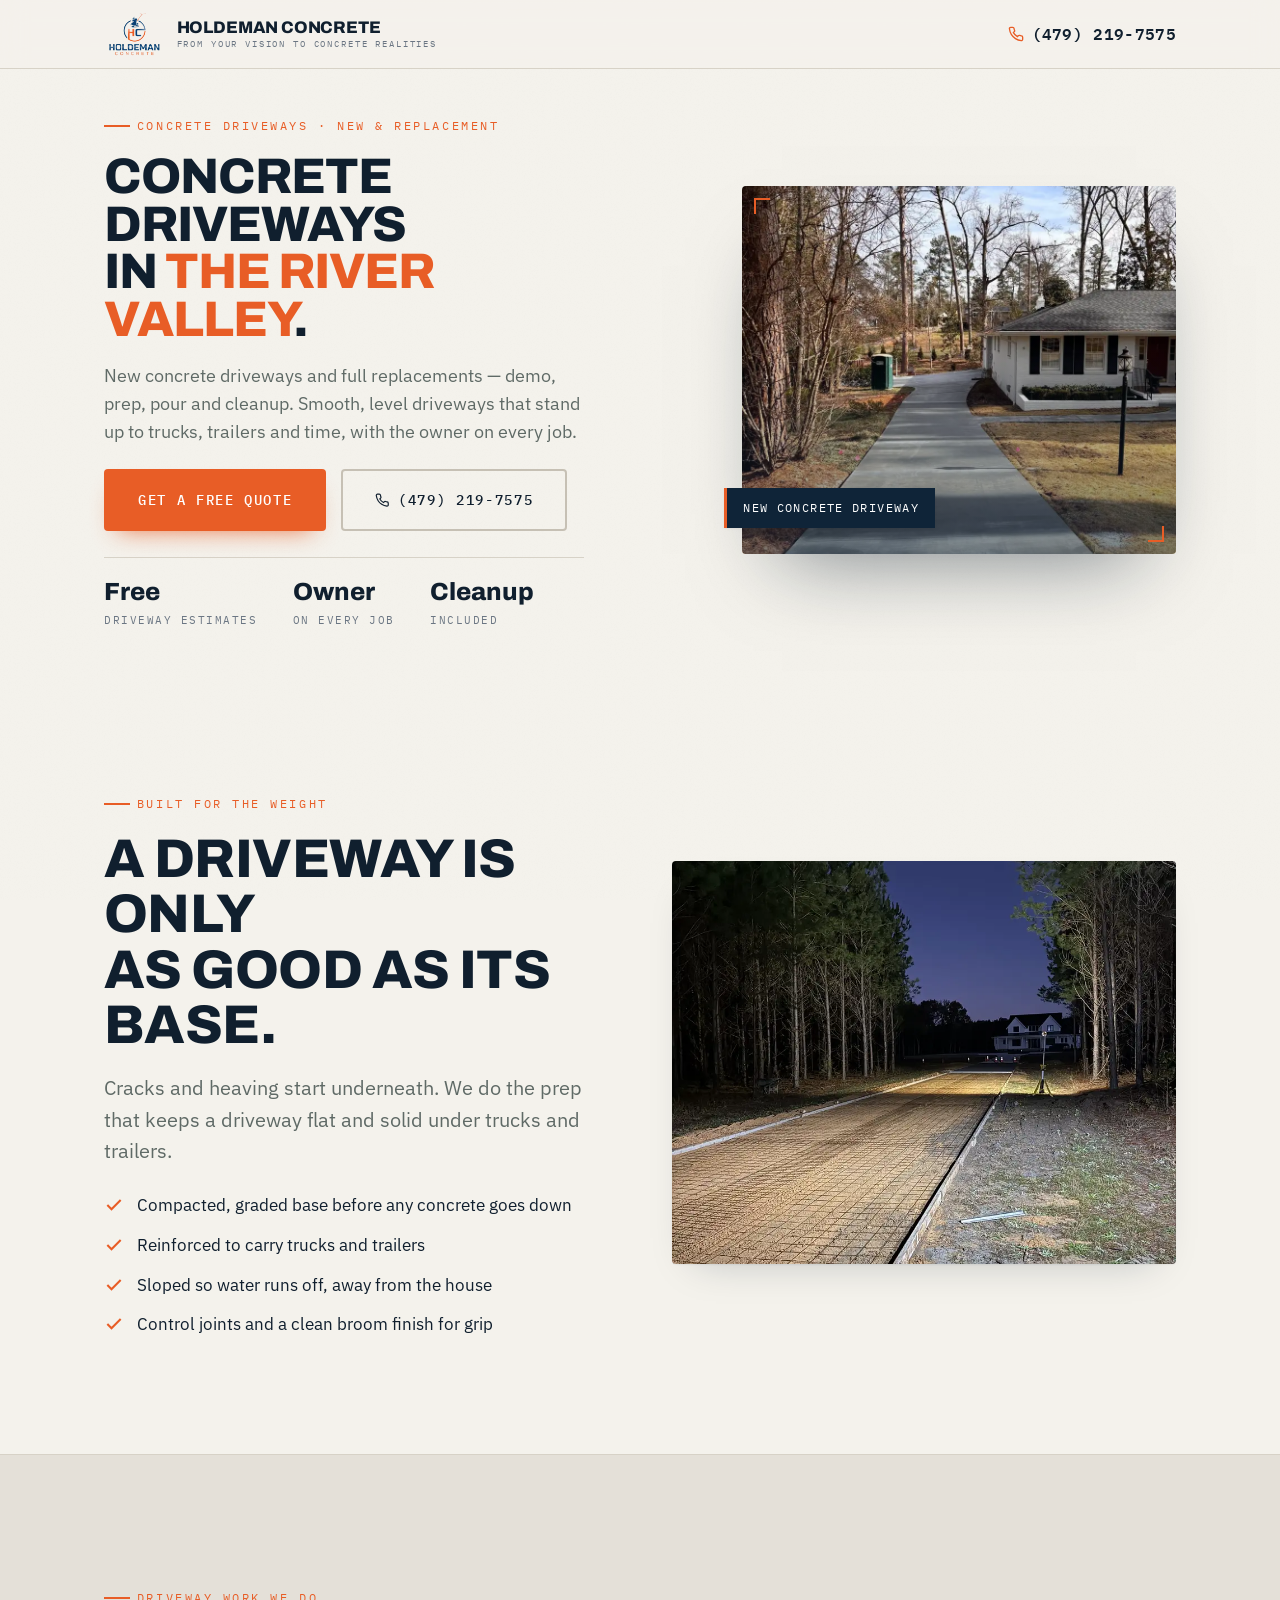
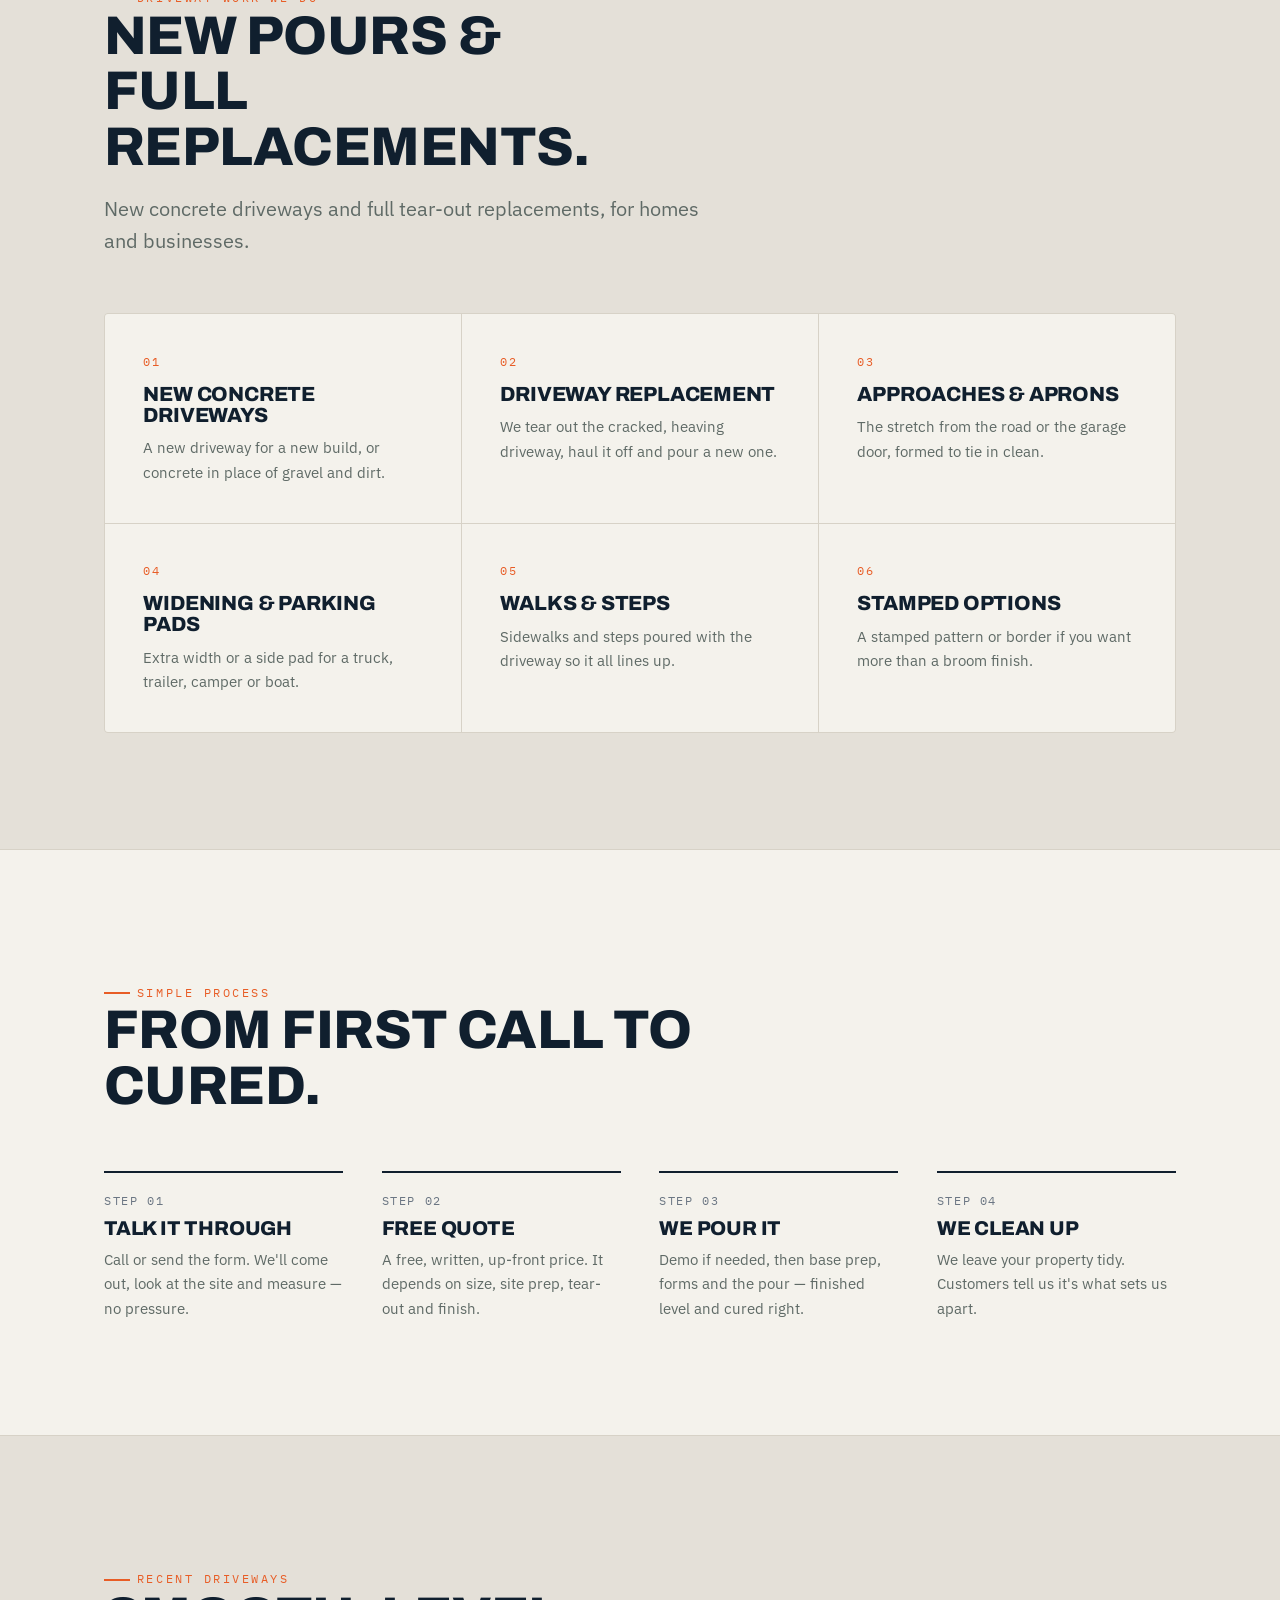
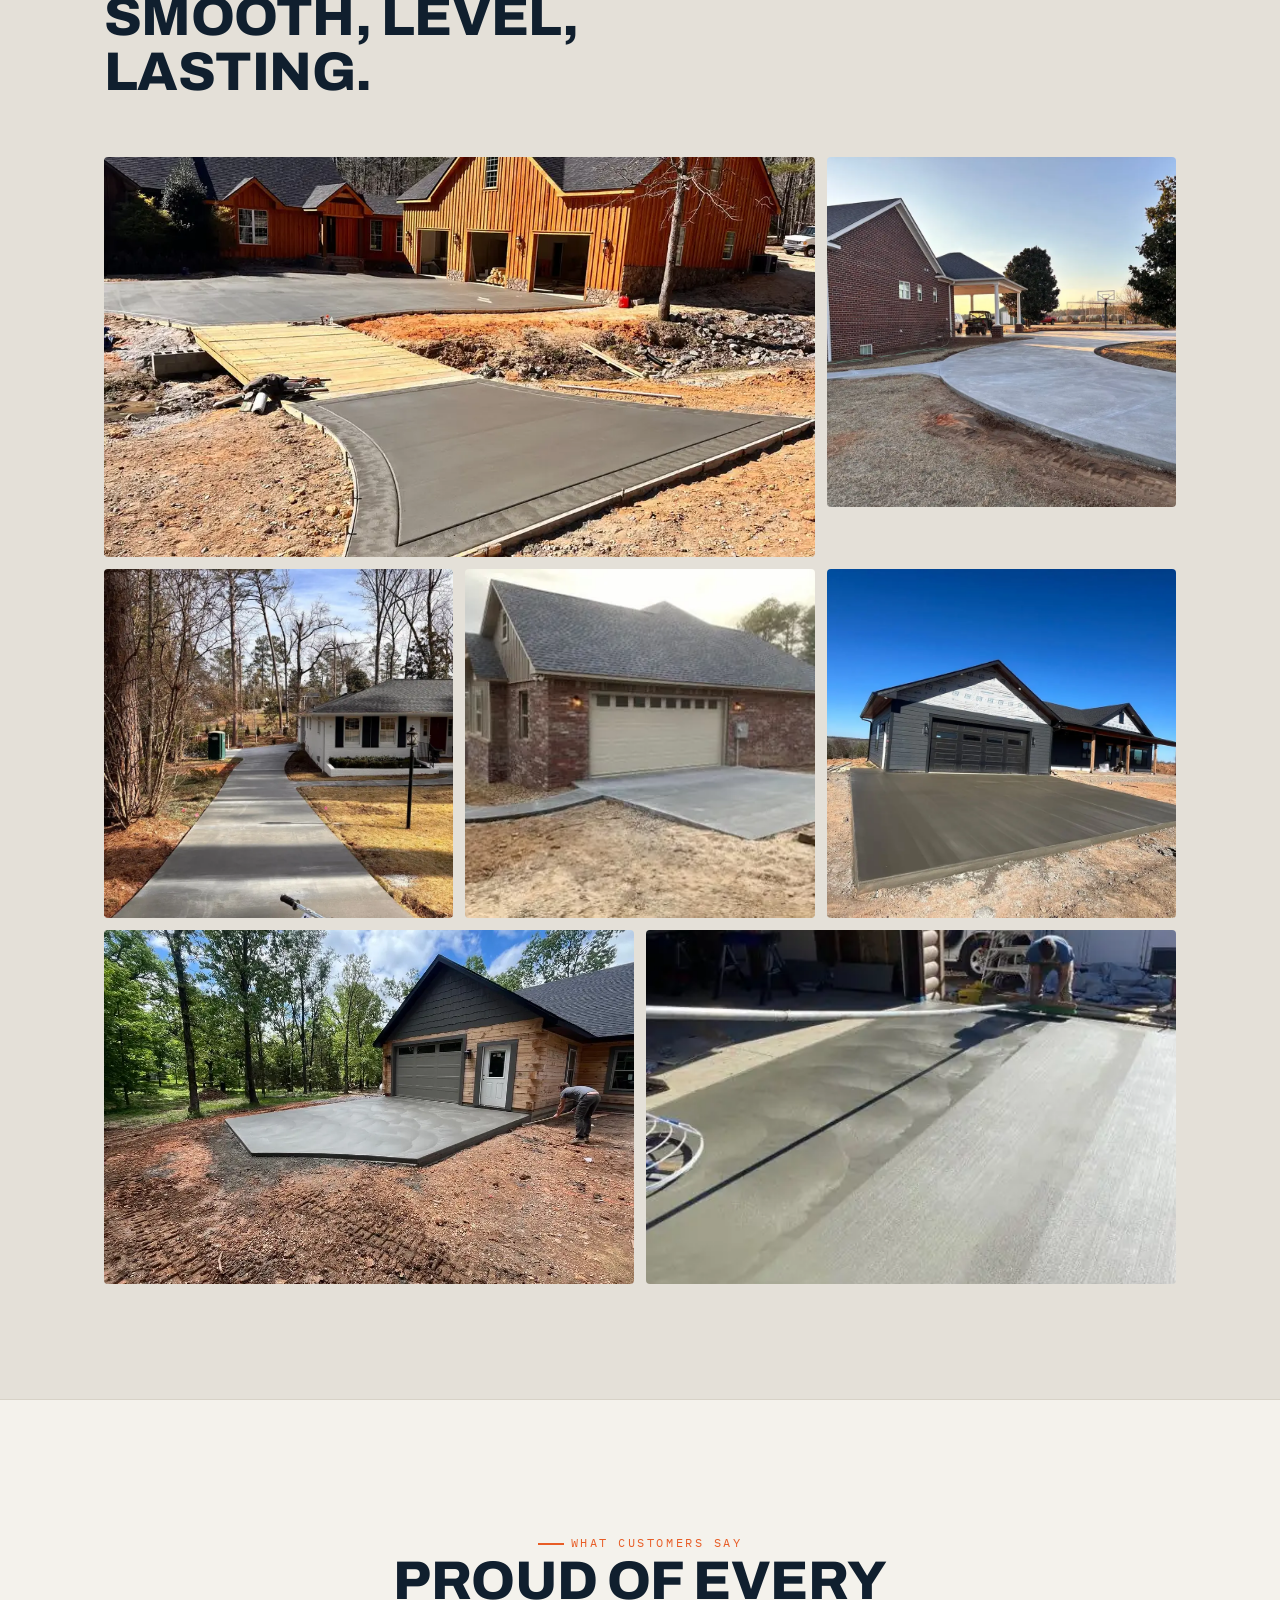
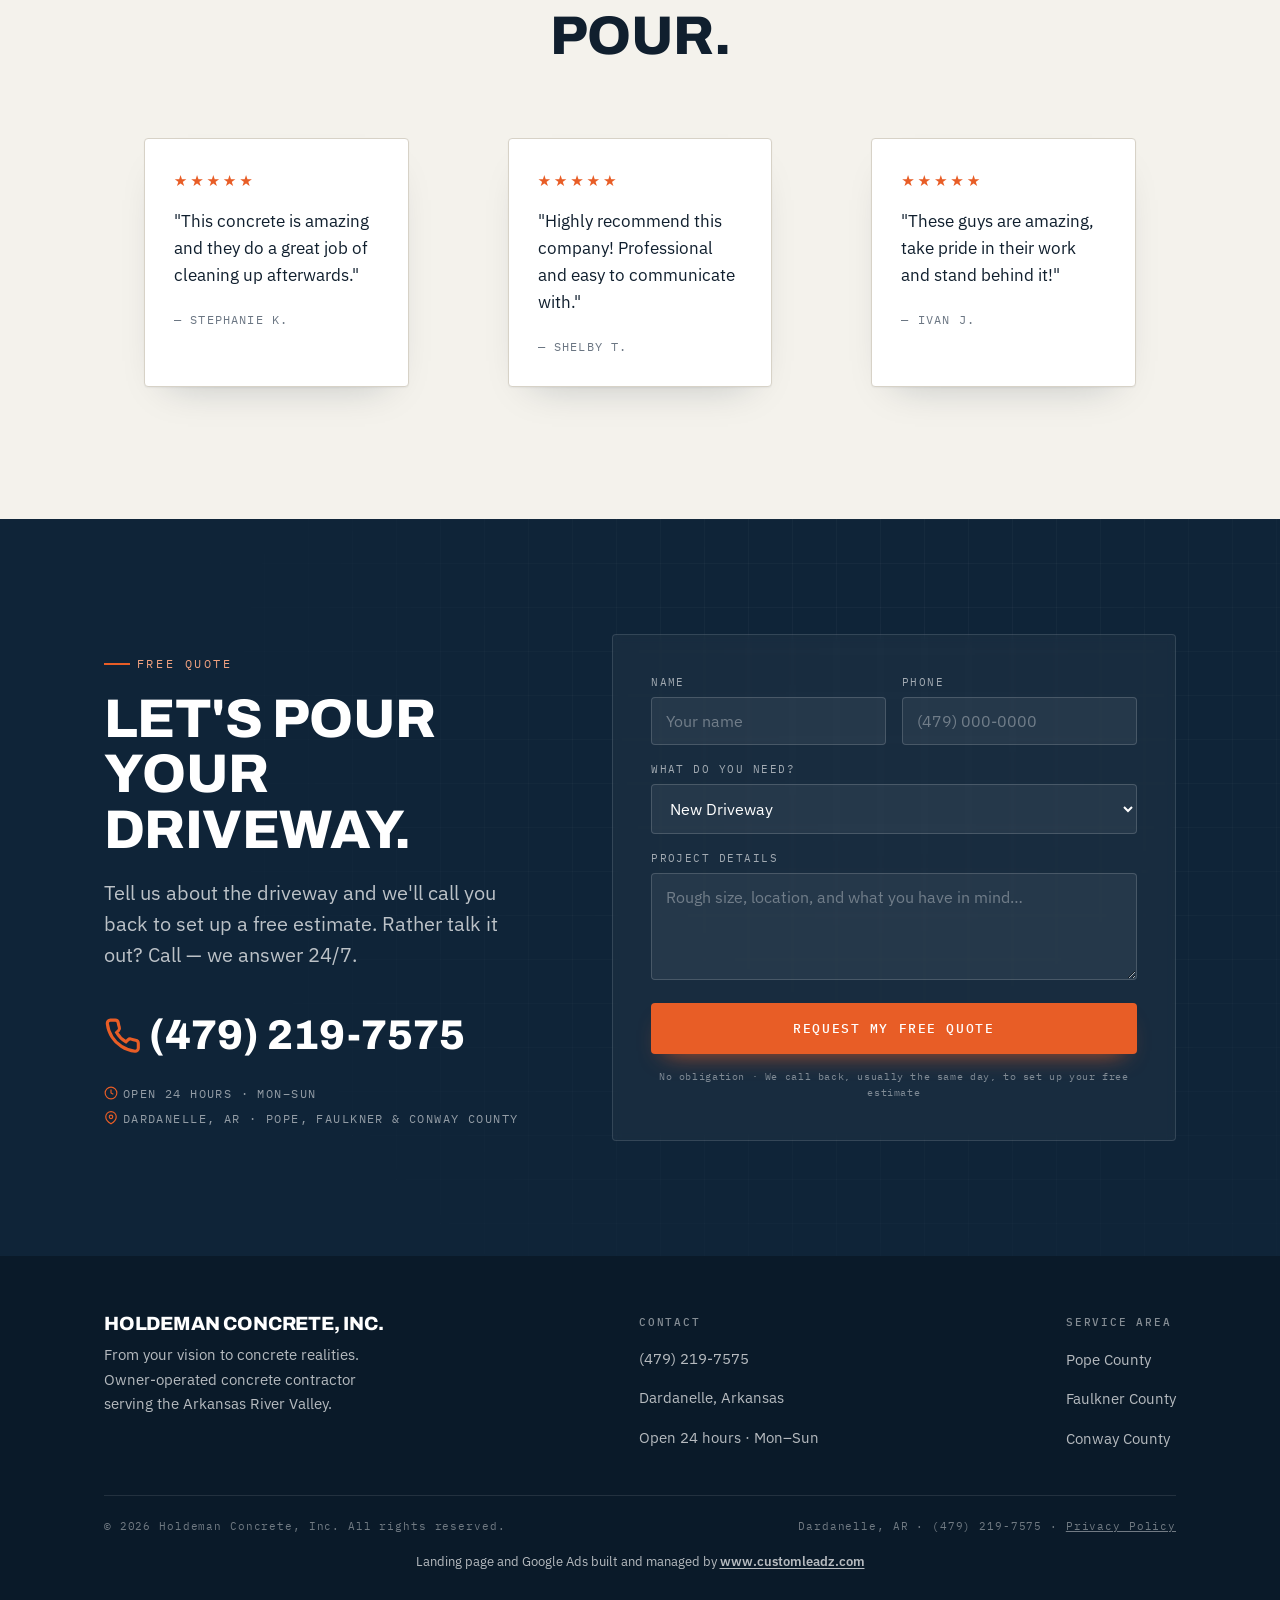
==== driveways.html @ c15710da "Add /driveways landing page New driveways page (same pattern as patios): town-aware H1, Web3Forms qu" ====
<!DOCTYPE html>
<html lang="en">
<head>
<!-- Google tag (gtag.js) -->
<script async src="https://www.googletagmanager.com/gtag/js?id=AW-16885165346"></script>
<script>
  window.dataLayer = window.dataLayer || [];
  function gtag(){dataLayer.push(arguments);}
  gtag('js', new Date());

  gtag('config', 'AW-16885165346');
</script>
<!-- Google Ads phone conversion -->
<script>
  gtag('config', 'AW-16885165346/YwOhCPOQx8wcEKLavPM-', {
    'phone_conversion_number': '(479) 219-7575'
  });
</script>
<meta charset="UTF-8">
<meta name="viewport" content="width=device-width, initial-scale=1.0">
<script>
if('scrollRestoration' in history)history.scrollRestoration='manual';
addEventListener('pageshow',function(){if(!location.hash)window.scrollTo(0,0);});
</script>
<title>Concrete Driveways — Holdeman Concrete, Dardanelle AR</title>
<meta name="description" content="New concrete driveways and full driveway replacements across the Arkansas River Valley. Owner on every job, honest up-front quotes, cleanup included. Free estimate: (479) 219-7575.">
<link rel="icon" href="images/logo.png">
<link rel="preconnect" href="https://fonts.googleapis.com">
<link rel="preconnect" href="https://fonts.gstatic.com" crossorigin>
<link href="https://fonts.googleapis.com/css2?family=Archivo:wght@500;600;700;800;900&family=IBM+Plex+Mono:wght@400;500;600&family=IBM+Plex+Sans:wght@400;500;600&display=swap" rel="stylesheet">
<link rel="preload" as="image" href="images/dw-long-pines.webp" fetchpriority="high">
<link rel="stylesheet" href="css/styles.css">
<style>
  /* Compact hero so it fits above the fold */
  .hero-tight .hero-inner {
    padding-block: clamp(22px, 3vw, 44px);
    align-items: center;
    gap: clamp(2rem, 4vw, 4rem);
  }
  .hero-tight .hero-copy { max-width: 48ch; }
  .hero-tight .hero-copy h1 {
    font-size: clamp(1.95rem, 3.9vw, 3.15rem);
    margin-bottom: 1rem;
  }
  .hero-tight .hero-copy .lead {
    font-size: clamp(1rem, 1.4vw, 1.1rem);
    margin-bottom: 0;
  }
  .hero-tight .hero-actions { margin-top: 1.4rem; }
  .hero-tight .hero-stats {
    margin-top: 1.6rem;
    padding-top: 1.4rem;
    gap: 1.1rem 2.2rem;
  }
  .hero-tight .hero-stats .stat b { font-size: 1.55rem; }
  .hero-tight .hero-media .frame { aspect-ratio: 4 / 3.4; }
</style>
</head>
<body>

<!-- ============ HEADER ============ -->
<header class="site-header">
  <div class="wrap">
    <a class="brand" href="index.html">
      <img src="images/logo-sm.webp" alt="Holdeman Concrete logo" width="240" height="180">
      <span class="brand-txt"><b>Holdeman Concrete</b><span>From your vision to concrete realities</span></span>
    </a>
    <div class="header-cta">
      <a class="header-phone" href="tel:+14792197575" onclick="gtag('event', 'conversion', {'send_to': 'AW-16885165346/YwOhCPOQx8wcEKLavPM-'});">
        <svg viewBox="0 0 24 24" fill="none" stroke="currentColor" stroke-width="2"><path d="M22 16.92v3a2 2 0 0 1-2.18 2 19.79 19.79 0 0 1-8.63-3.07 19.5 19.5 0 0 1-6-6 19.79 19.79 0 0 1-3.07-8.67A2 2 0 0 1 4.11 2h3a2 2 0 0 1 2 1.72c.13.96.36 1.9.7 2.81a2 2 0 0 1-.45 2.11L8.09 9.91a16 16 0 0 0 6 6l1.27-1.27a2 2 0 0 1 2.11-.45c.9.34 1.85.57 2.81.7A2 2 0 0 1 22 16.92z"/></svg>
        <span class="num">(479) 219-7575</span>
      </a>
    </div>
  </div>
</header>

<!-- ============ HERO ============ -->
<section class="hero hero-tight">
  <div class="wrap hero-inner">
    <div class="hero-copy">
      <p class="eyebrow reveal">Concrete Driveways · New &amp; Replacement</p>
      <h1 class="h-xl reveal d1">Concrete driveways<br>in <span class="accent" data-city>the River Valley</span>.</h1>
      <p class="lead reveal d2">New concrete driveways and full replacements — demo, prep, pour and cleanup. Smooth, level driveways that stand up to trucks, trailers and time, with the owner on every job.</p>
      <div class="hero-actions reveal d3">
        <a class="btn btn-primary btn-lg" href="#quote">Get a Free Quote</a>
        <a class="btn btn-ghost btn-lg" href="tel:+14792197575" onclick="gtag('event', 'conversion', {'send_to': 'AW-16885165346/YwOhCPOQx8wcEKLavPM-'});">
          <svg viewBox="0 0 24 24" fill="none" stroke="currentColor" stroke-width="2"><path d="M22 16.92v3a2 2 0 0 1-2.18 2 19.79 19.79 0 0 1-8.63-3.07 19.5 19.5 0 0 1-6-6 19.79 19.79 0 0 1-3.07-8.67A2 2 0 0 1 4.11 2h3a2 2 0 0 1 2 1.72c.13.96.36 1.9.7 2.81a2 2 0 0 1-.45 2.11L8.09 9.91a16 16 0 0 0 6 6l1.27-1.27a2 2 0 0 1 2.11-.45c.9.34 1.85.57 2.81.7A2 2 0 0 1 22 16.92z"/></svg>
          (479) 219-7575
        </a>
      </div>
      <div class="hero-stats reveal d3">
        <div class="stat"><b>Free</b><span>Driveway Estimates</span></div>
        <div class="stat"><b>Owner</b><span>On Every Job</span></div>
        <div class="stat"><b>Cleanup</b><span>Included</span></div>
      </div>
    </div>
    <div class="hero-media reveal d2">
      <div class="frame">
        <span class="corner-tick tl"></span>
        <span class="corner-tick br"></span>
        <img fetchpriority="high" src="images/dw-long-pines.webp" alt="Long new concrete driveway running through tall pines">
      </div>
      <span class="hero-tag">New concrete driveway</span>
    </div>
  </div>
</section>

<!-- ============ WHY A CONCRETE DRIVEWAY ============ -->
<section class="section">
  <div class="wrap split reverse">
    <div class="split-media reveal">
      <img loading="lazy" decoding="async" src="images/dw-forms-prep.webp" alt="Driveway formed up and graded through a wooded yard before the pour">
    </div>
    <div class="reveal d1">
      <p class="eyebrow">Built For The Weight</p>
      <h2 class="h-lg">A driveway is only<br>as good as its base.</h2>
      <p class="lead" style="margin-bottom:.4rem">Cracks and heaving start underneath. We do the prep that keeps a driveway flat and solid under trucks and trailers.</p>
      <ul>
        <li><svg viewBox="0 0 24 24" fill="none" stroke="currentColor" stroke-width="2.5"><path d="M20 6 9 17l-5-5"/></svg> Compacted, graded base before any concrete goes down</li>
        <li><svg viewBox="0 0 24 24" fill="none" stroke="currentColor" stroke-width="2.5"><path d="M20 6 9 17l-5-5"/></svg> Reinforced to carry trucks and trailers</li>
        <li><svg viewBox="0 0 24 24" fill="none" stroke="currentColor" stroke-width="2.5"><path d="M20 6 9 17l-5-5"/></svg> Sloped so water runs off, away from the house</li>
        <li><svg viewBox="0 0 24 24" fill="none" stroke="currentColor" stroke-width="2.5"><path d="M20 6 9 17l-5-5"/></svg> Control joints and a clean broom finish for grip</li>
      </ul>
    </div>
  </div>
</section>

<!-- ============ WHAT WE POUR ============ -->
<section class="section" style="background:var(--concrete);border-block:1px solid var(--line)">
  <div class="wrap">
    <div class="section-head reveal">
      <p class="eyebrow">Driveway Work We Do</p>
      <h2 class="h-lg">New pours &amp;<br>full replacements.</h2>
      <p class="lead">New concrete driveways and full tear-out replacements, for homes and businesses.</p>
    </div>
    <div class="services-grid reveal d1">
      <article class="service"><div class="num">01</div><h3>New Concrete Driveways</h3><p>A new driveway for a new build, or concrete in place of gravel and dirt.</p></article>
      <article class="service"><div class="num">02</div><h3>Driveway Replacement</h3><p>We tear out the cracked, heaving driveway, haul it off and pour a new one.</p></article>
      <article class="service"><div class="num">03</div><h3>Approaches &amp; Aprons</h3><p>The stretch from the road or the garage door, formed to tie in clean.</p></article>
      <article class="service"><div class="num">04</div><h3>Widening &amp; Parking Pads</h3><p>Extra width or a side pad for a truck, trailer, camper or boat.</p></article>
      <article class="service"><div class="num">05</div><h3>Walks &amp; Steps</h3><p>Sidewalks and steps poured with the driveway so it all lines up.</p></article>
      <article class="service"><div class="num">06</div><h3>Stamped Options</h3><p>A stamped pattern or border if you want more than a broom finish.</p></article>
    </div>
  </div>
</section>

<!-- ============ HOW IT WORKS ============ -->
<section class="section">
  <div class="wrap">
    <div class="section-head reveal">
      <p class="eyebrow">Simple Process</p>
      <h2 class="h-lg">From first call to cured.</h2>
    </div>
    <div class="features reveal d1">
      <div class="feature"><div class="k">Step 01</div><h3>Talk It Through</h3><p>Call or send the form. We'll come out, look at the site and measure — no pressure.</p></div>
      <div class="feature"><div class="k">Step 02</div><h3>Free Quote</h3><p>A free, written, up-front price. It depends on size, site prep, tear-out and finish.</p></div>
      <div class="feature"><div class="k">Step 03</div><h3>We Pour It</h3><p>Demo if needed, then base prep, forms and the pour — finished level and cured right.</p></div>
      <div class="feature"><div class="k">Step 04</div><h3>We Clean Up</h3><p>We leave your property tidy. Customers tell us it's what sets us apart.</p></div>
    </div>
  </div>
</section>

<!-- ============ GALLERY ============ -->
<section class="section" style="background:var(--concrete);border-block:1px solid var(--line)">
  <div class="wrap">
    <div class="section-head reveal">
      <p class="eyebrow">Recent Driveways</p>
      <h2 class="h-lg">Smooth, level, lasting.</h2>
    </div>
    <div class="gallery reveal d1">
      <figure class="g-wide"><img loading="lazy" decoding="async" src="images/dw-cabin-fresh.webp" alt="Freshly poured concrete driveway at a cabin"><figcaption>Fresh driveway pour</figcaption></figure>
      <figure class="g-sq"><img loading="lazy" decoding="async" src="images/dw-curved-brick.webp" alt="Curved concrete driveway at a brick home"><figcaption>Curved driveway</figcaption></figure>
      <figure class="g-sq"><img loading="lazy" decoding="async" src="images/dw-long-pines.webp" alt="Long concrete driveway through pines"><figcaption>Long driveway</figcaption></figure>
      <figure class="g-sq"><img loading="lazy" decoding="async" src="images/dw-brick-garage.webp" alt="Concrete driveway and approach at a brick home's garage"><figcaption>Driveway &amp; approach</figcaption></figure>
      <figure class="g-sq"><img loading="lazy" decoding="async" src="images/dw-road-approach.webp" alt="New concrete driveway approach tying into the road"><figcaption>Road approach</figcaption></figure>
      <figure class="g-half"><img loading="lazy" decoding="async" src="images/dw-garage-apron.webp" alt="New concrete garage apron at a newly built home"><figcaption>Garage apron</figcaption></figure>
      <figure class="g-half"><img loading="lazy" decoding="async" src="images/dw-garage-finishing.webp" alt="Broom-finishing a concrete garage approach"><figcaption>Finishing the pour</figcaption></figure>
    </div>
  </div>
</section>

<!-- ============ REVIEWS ============ -->
<section class="section">
  <div class="wrap">
    <div class="section-head center reveal">
      <p class="eyebrow">What Customers Say</p>
      <h2 class="h-lg">Proud of every pour.</h2>
    </div>
    <div class="reviews reveal d1">
      <blockquote class="review"><div class="stars">★★★★★</div><p>"This concrete is amazing and they do a great job of cleaning up afterwards."</p><div class="who">— Stephanie K.</div></blockquote>
      <blockquote class="review"><div class="stars">★★★★★</div><p>"Highly recommend this company! Professional and easy to communicate with."</p><div class="who">— Shelby T.</div></blockquote>
      <blockquote class="review"><div class="stars">★★★★★</div><p>"These guys are amazing, take pride in their work and stand behind it!"</p><div class="who">— Ivan J.</div></blockquote>
    </div>
  </div>
</section>

<!-- ============ CTA + QUOTE FORM ============ -->
<section class="cta-band section" id="quote">
  <div class="wrap cta-grid">
    <div class="reveal">
      <p class="eyebrow on-dark">Free Quote</p>
      <h2 class="h-lg">Let's pour<br>your driveway.</h2>
      <p class="lead">Tell us about the driveway and we'll call you back to set up a free estimate. Rather talk it out? Call — we answer 24/7.</p>
      <div class="cta-contact">
        <a class="big-phone" href="tel:+14792197575" onclick="gtag('event', 'conversion', {'send_to': 'AW-16885165346/YwOhCPOQx8wcEKLavPM-'});">
          <svg viewBox="0 0 24 24" fill="none" stroke="currentColor" stroke-width="2"><path d="M22 16.92v3a2 2 0 0 1-2.18 2 19.79 19.79 0 0 1-8.63-3.07 19.5 19.5 0 0 1-6-6 19.79 19.79 0 0 1-3.07-8.67A2 2 0 0 1 4.11 2h3a2 2 0 0 1 2 1.72c.13.96.36 1.9.7 2.81a2 2 0 0 1-.45 2.11L8.09 9.91a16 16 0 0 0 6 6l1.27-1.27a2 2 0 0 1 2.11-.45c.9.34 1.85.57 2.81.7A2 2 0 0 1 22 16.92z"/></svg>
          (479) 219-7575
        </a>
        <div class="cta-meta">
          <span><svg viewBox="0 0 24 24" fill="none" stroke="currentColor" stroke-width="2"><circle cx="12" cy="12" r="10"/><path d="M12 6v6l4 2"/></svg>Open 24 hours · Mon–Sun</span>
          <span><svg viewBox="0 0 24 24" fill="none" stroke="currentColor" stroke-width="2"><path d="M21 10c0 7-9 12-9 12s-9-5-9-12a9 9 0 0 1 18 0z"/><circle cx="12" cy="10" r="3"/></svg>Dardanelle, AR · Pope, Faulkner &amp; Conway County</span>
        </div>
      </div>
    </div>
    <form class="quote-form reveal d1" action="https://api.web3forms.com/submit" method="POST">
      <input type="hidden" name="access_key" value="3a586ef7-0542-4174-b5fc-cb3322b04806">
      <input type="hidden" name="subject" value="New quote request — Holdeman Concrete (Driveways)">
      <input type="hidden" name="from_name" value="Holdeman Concrete Landing Page">
      <input type="hidden" name="redirect" value="https://holdeman-concrete.vercel.app/thank-you">
      <input type="hidden" name="ad_location" value="">
      <input type="checkbox" name="botcheck" tabindex="-1" autocomplete="off" style="display:none">
      <input type="hidden" name="page" value="Driveways">
      <div class="frow">
        <div class="field"><label for="name">Name</label><input id="name" name="name" type="text" placeholder="Your name" required autocomplete="name"></div>
        <div class="field"><label for="phone">Phone</label><input id="phone" name="phone" type="tel" placeholder="(479) 000-0000" required autocomplete="tel"></div>
      </div>
      <div class="field"><label for="service">What Do You Need?</label>
        <select id="service" name="service">
          <option>New Driveway</option><option>Replace My Driveway</option><option>Approach / Apron</option>
          <option>Widening / Parking Pad</option><option>Not Sure — Need Help</option>
        </select>
      </div>
      <div class="field"><label for="details">Project Details</label><textarea id="details" name="details" rows="4" placeholder="Rough size, location, and what you have in mind…"></textarea></div>
      <button type="submit" class="btn btn-primary">Request My Free Quote</button>
      <p class="form-note">No obligation · We call back, usually the same day, to set up your free estimate</p>
      <p class="form-error" role="alert" hidden style="margin:.8rem 0 0;text-align:center;color:#ffd9c9;font-size:.9rem">That didn't send. Please call <a href="tel:+14792197575" style="text-decoration:underline">(479) 219-7575</a>.</p>
    </form>
  </div>
</section>

<!-- ============ FOOTER ============ -->
<footer class="site-footer">
  <div class="wrap">
    <div class="footer-grid">
      <div class="foot-col">
        <span class="brand-txt"><b style="font-family:var(--display);font-size:1.2rem;text-transform:uppercase">Holdeman Concrete, Inc.</b></span>
        <p style="margin-top:.6rem;max-width:32ch">From your vision to concrete realities. Owner-operated concrete contractor serving the Arkansas River Valley.</p>
      </div>
      <div class="foot-col">
        <h4>Contact</h4>
        <a href="tel:+14792197575" onclick="gtag('event', 'conversion', {'send_to': 'AW-16885165346/YwOhCPOQx8wcEKLavPM-'});">(479) 219-7575</a>
        <p>Dardanelle, Arkansas</p>
        <p>Open 24 hours · Mon–Sun</p>
      </div>
      <div class="foot-col">
        <h4>Service Area</h4>
        <p>Pope County</p>
        <p>Faulkner County</p>
        <p>Conway County</p>
      </div>
    </div>
    <div class="foot-bottom">
      <span>© 2026 Holdeman Concrete, Inc. All rights reserved.</span>
      <span>Dardanelle, AR · (479) 219-7575 · <a href="privacy" style="color:inherit;text-decoration:underline">Privacy Policy</a></span>
    </div>
  </div>

  <div class="cl-credit" style="text-align:center;font-size:.8rem;line-height:1.5;padding:16px 16px 18px;margin:0 auto">Landing page and Google Ads built and managed by <a href="https://www.customleadz.com" target="_blank" rel="noopener" style="color:inherit;font-weight:600;text-decoration:underline;text-underline-offset:2px">www.customleadz.com</a></div>
</footer>

<script src="js/main.js"></script>
</body>
</html>
---- css/styles.css ----
/* =========================================================
   Holdeman Concrete, Inc. — design system
   Clean & modern · blueprint/engineering precision
   Navy + construction orange on warm concrete-white
   ========================================================= */

:root {
  /* Brand */
  --ink:      #101f2e;   /* navy-black text */
  --navy:     #1c3d5a;
  --navy-2:   #0f2438;   /* deep navy for dark bands */
  --navy-3:   #0a1a29;
  --orange:   #e85d26;
  --orange-2: #cc4c1a;   /* hover */
  --orange-tint: #fbe9e0;

  /* Concrete neutrals */
  --paper:    #f4f2ec;   /* warm concrete white */
  --paper-2:  #eeeae1;
  --concrete: #e4e0d8;
  --line:     #d7d2c7;   /* hairlines */
  --line-dk:  #c6c0b4;
  --steel:    #6b7683;   /* cool secondary gray */
  --muted:    #5f6a66;

  /* Type */
  --display: "Archivo", system-ui, sans-serif;
  --body:    "IBM Plex Sans", system-ui, sans-serif;
  --mono:    "IBM Plex Mono", ui-monospace, monospace;

  /* Rhythm */
  --wrap: 1200px;
  --gutter: clamp(20px, 5vw, 64px);
  --radius: 4px;
  --shadow: 0 1px 2px rgba(16,31,46,.06), 0 18px 40px -24px rgba(16,31,46,.28);
  --shadow-lg: 0 40px 80px -40px rgba(10,26,41,.55);
}

* { box-sizing: border-box; }

html { scroll-behavior: smooth; -webkit-text-size-adjust: 100%; }

body {
  margin: 0;
  font-family: var(--body);
  color: var(--ink);
  background: var(--paper);
  line-height: 1.6;
  font-size: 17px;
  -webkit-font-smoothing: antialiased;
  overflow-x: hidden;
}

img { max-width: 100%; display: block; }
a { color: inherit; text-decoration: none; }

/* ---- Concrete grain overlay on paper ---- */
body::before {
  content: "";
  position: fixed;
  inset: 0;
  z-index: 0;
  pointer-events: none;
  opacity: .5;
  background-image: url("data:image/svg+xml,%3Csvg xmlns='http://www.w3.org/2000/svg' width='140' height='140'%3E%3Cfilter id='n'%3E%3CfeTurbulence type='fractalNoise' baseFrequency='0.85' numOctaves='2' stitchTiles='stitch'/%3E%3C/filter%3E%3Crect width='100%25' height='100%25' filter='url(%23n)' opacity='0.035'/%3E%3C/svg%3E");
}
body > * { position: relative; z-index: 1; }

/* =========================================================
   Layout helpers
   ========================================================= */
.wrap { max-width: var(--wrap); margin-inline: auto; padding-inline: var(--gutter); }
.section { padding-block: clamp(64px, 9vw, 128px); }

.eyebrow {
  font-family: var(--mono);
  font-size: .72rem;
  letter-spacing: .22em;
  text-transform: uppercase;
  color: var(--orange);
  display: inline-flex;
  align-items: center;
  gap: .6em;
  margin: 0 0 1.1rem;
  flex-wrap: wrap;
  max-width: 100%;
}
.eyebrow::before {
  content: "";
  width: 26px; height: 2px;
  background: var(--orange);
  display: inline-block;
}
.eyebrow.on-dark { color: #f0a17f; }
.eyebrow.on-dark::before { background: var(--orange); }

h1, h2, h3 { font-family: var(--display); font-weight: 800; line-height: 1.02; letter-spacing: -.01em; margin: 0; }

.h-xl {
  font-size: clamp(2.6rem, 7vw, 5.4rem);
  text-transform: uppercase;
  letter-spacing: -.02em;
  line-height: .96;
}
.h-lg { font-size: clamp(2rem, 4.6vw, 3.4rem); text-transform: uppercase; }
.h-md { font-size: clamp(1.35rem, 2.4vw, 1.85rem); }

.lead { font-size: clamp(1.05rem, 1.6vw, 1.22rem); color: var(--muted); max-width: 60ch; }

/* =========================================================
   Buttons
   ========================================================= */
.btn {
  --pad-y: .95rem;
  display: inline-flex;
  align-items: center;
  gap: .65em;
  padding: var(--pad-y) 1.6rem;
  font-family: var(--mono);
  font-size: .82rem;
  letter-spacing: .12em;
  text-transform: uppercase;
  font-weight: 500;
  border-radius: var(--radius);
  border: 2px solid transparent;
  cursor: pointer;
  transition: transform .18s ease, background .18s ease, color .18s ease, box-shadow .18s ease;
  white-space: nowrap;
}
.btn svg { width: 1.05em; height: 1.05em; }
.btn-primary { background: var(--orange); color: #fff; box-shadow: 0 12px 24px -14px rgba(232,93,38,.9); }
.btn-primary:hover { background: var(--orange-2); transform: translateY(-2px); }
.btn-ghost { background: transparent; border-color: var(--line-dk); color: var(--ink); }
.btn-ghost:hover { border-color: var(--ink); transform: translateY(-2px); }
.btn-ghost.on-dark { border-color: rgba(255,255,255,.28); color: #fff; }
.btn-ghost.on-dark:hover { border-color: #fff; background: rgba(255,255,255,.06); }
.btn-lg { --pad-y: 1.15rem; font-size: .86rem; padding-inline: 2rem; }

/* =========================================================
   Header
   ========================================================= */
.site-header {
  position: sticky;
  top: 0;
  z-index: 50;
  background: rgba(244,242,236,.86);
  backdrop-filter: blur(12px);
  border-bottom: 1px solid var(--line);
}
.site-header .wrap {
  display: flex;
  align-items: center;
  justify-content: space-between;
  gap: 1rem;
  padding-block: .7rem;
}
.brand { display: flex; align-items: center; gap: .7rem; }
.brand img { height: 46px; width: auto; }
.brand-txt { display: flex; flex-direction: column; line-height: 1; }
.brand-txt b { font-family: var(--display); font-weight: 800; text-transform: uppercase; letter-spacing: -.01em; font-size: 1.05rem; }
.brand-txt span { font-family: var(--mono); font-size: .58rem; letter-spacing: .2em; text-transform: uppercase; color: var(--steel); margin-top: 3px; }
.header-cta { display: flex; align-items: center; gap: .9rem; }
.header-phone {
  font-family: var(--mono);
  font-weight: 600;
  font-size: 1rem;
  letter-spacing: .02em;
  display: inline-flex;
  align-items: center;
  gap: .5em;
}
.header-phone svg { width: 1em; height: 1em; color: var(--orange); }
@media (max-width: 720px) {
  /* Mobile header: logo only, plus phone icon + number */
  .brand-txt { display: none; }
  .header-phone .num { display: inline; }
}
@media (max-width: 400px) {
  .brand img { height: 40px; }
  .header-phone { font-size: .92rem; }
}

/* =========================================================
   Hero
   ========================================================= */
.hero { position: relative; overflow: hidden; }
.hero-inner {
  display: grid;
  grid-template-columns: 1.15fr .85fr;
  gap: clamp(2rem, 5vw, 5rem);
  align-items: center;
  padding-block: clamp(48px, 8vw, 104px);
}
.hero-inner > * { min-width: 0;
}
.hero-copy { max-width: 42ch; }
.hero-copy h1 { margin-bottom: 1.4rem; }
.hero-copy h1 .accent { color: var(--orange); }
.hero-actions { display: flex; flex-wrap: wrap; gap: .9rem; margin-top: 2rem; }
.hero-stats {
  display: flex;
  flex-wrap: wrap;
  gap: 2rem 2.6rem;
  margin-top: 2.6rem;
  padding-top: 2rem;
  border-top: 1px solid var(--line);
}
.stat b { font-family: var(--display); font-weight: 800; font-size: 1.9rem; display: block; line-height: 1; }
.stat span { font-family: var(--mono); font-size: .68rem; letter-spacing: .14em; text-transform: uppercase; color: var(--steel); }

/* Hero media — framed with blueprint ticks */
.hero-media { position: relative; }
.hero-media .frame {
  position: relative;
  border-radius: var(--radius);
  overflow: hidden;
  box-shadow: var(--shadow-lg);
  aspect-ratio: 4 / 5;
}
.hero-media .frame img { width: 100%; height: 100%; object-fit: cover; }
.hero-media .frame::after {
  content: "";
  position: absolute; inset: 0;
  background: linear-gradient(180deg, rgba(15,36,56,0) 40%, rgba(15,36,56,.55) 100%);
}
.hero-tag {
  position: absolute;
  left: -18px; bottom: 26px;
  background: var(--navy-2);
  color: #fff;
  font-family: var(--mono);
  font-size: .72rem;
  letter-spacing: .12em;
  text-transform: uppercase;
  padding: .7rem 1rem;
  border-left: 3px solid var(--orange);
  box-shadow: var(--shadow);
  z-index: 2;
}
.corner-tick { position: absolute; width: 16px; height: 16px; border: 2px solid var(--orange); z-index: 2; }
.corner-tick.tl { top: 12px; left: 12px; border-right: 0; border-bottom: 0; }
.corner-tick.br { bottom: 12px; right: 12px; border-left: 0; border-top: 0; }

@media (max-width: 900px) {
  .hero-inner { grid-template-columns: minmax(0, 1fr); }
  .hero-media { order: -1; max-width: 520px; }
  .hero-tag { left: 0; }
}

/* =========================================================
   Section index menu (contractor page)
   ========================================================= */
.section-index {
  position: sticky;
  top: 63px;
  z-index: 40;
  background: var(--navy-2);
  border-bottom: 1px solid rgba(255,255,255,.08);
}
.section-index .wrap {
  display: flex;
  align-items: center;
  gap: 1.6rem;
  overflow-x: auto;
  padding-block: .7rem;
  scrollbar-width: none;
}
.section-index .wrap::-webkit-scrollbar { display: none; }
.section-index a {
  font-family: var(--mono);
  font-size: .72rem;
  letter-spacing: .14em;
  text-transform: uppercase;
  color: rgba(255,255,255,.62);
  white-space: nowrap;
  padding: .3rem 0;
  border-bottom: 2px solid transparent;
  transition: color .16s ease, border-color .16s ease;
  display: inline-flex;
  gap: .5em;
}
.section-index a .n { color: var(--orange); }
.section-index a:hover, .section-index a.active { color: #fff; border-color: var(--orange); }
.section-index .label {
  font-family: var(--mono);
  font-size: .68rem;
  letter-spacing: .18em;
  text-transform: uppercase;
  color: rgba(255,255,255,.4);
  margin-right: auto;
  white-space: nowrap;
}
@media (max-width: 640px) { .section-index .label { display: none; } }

/* =========================================================
   Section headers
   ========================================================= */
.section-head { max-width: 62ch; margin-bottom: clamp(2.4rem, 5vw, 3.6rem); }
.section-head.center { margin-inline: auto; text-align: center; }
.section-head.center .eyebrow { justify-content: center; }
.section-head p { margin: 1.2rem 0 0; }

/* =========================================================
   Services grid
   ========================================================= */
.services-grid {
  display: grid;
  grid-template-columns: repeat(auto-fill, minmax(280px, 1fr));
  gap: 1px;
  background: var(--line);
  border: 1px solid var(--line);
  border-radius: var(--radius);
  overflow: hidden;
}
.service {
  background: var(--paper);
  padding: clamp(1.6rem, 3vw, 2.4rem);
  transition: background .2s ease, transform .2s ease;
  position: relative;
}
.service:hover { background: #fff; }
.service .num { font-family: var(--mono); font-size: .72rem; letter-spacing: .1em; color: var(--orange); }
.service h3 { font-size: 1.28rem; margin: .8rem 0 .6rem; text-transform: uppercase; }
.service p { margin: 0; color: var(--muted); font-size: .96rem; }
.service .ico { width: 30px; height: 30px; color: var(--navy); margin-bottom: .2rem; }
.service::after {
  content: "";
  position: absolute; left: 0; bottom: 0;
  height: 3px; width: 0;
  background: var(--orange);
  transition: width .3s ease;
}
.service:hover::after { width: 100%; }

/* =========================================================
   Why-choose / feature strip
   ========================================================= */
.features {
  display: grid;
  grid-template-columns: repeat(auto-fit, minmax(220px, 1fr));
  gap: clamp(1.4rem, 3vw, 2.4rem);
}
.feature { border-top: 2px solid var(--ink); padding-top: 1.2rem; }
.feature .k { font-family: var(--mono); font-size: .72rem; letter-spacing: .14em; text-transform: uppercase; color: var(--steel); }
.feature h3 { font-size: 1.25rem; margin: .5rem 0 .5rem; text-transform: uppercase; }
.feature p { margin: 0; color: var(--muted); font-size: .95rem; }

/* =========================================================
   Split / detail block (pads & patios pages)
   ========================================================= */
.split {
  display: grid;
  grid-template-columns: 1fr 1fr;
  gap: clamp(2rem, 5vw, 4.5rem);
  align-items: center;
}
.split.reverse .split-media { order: 2; }
.split-media {
  position: relative;
  border-radius: var(--radius);
  overflow: hidden;
  box-shadow: var(--shadow);
  aspect-ratio: 5 / 4;
}
.split-media img { width: 100%; height: 100%; object-fit: cover; }
.split ul { list-style: none; padding: 0; margin: 1.6rem 0 0; display: grid; gap: .8rem; }
.split ul li { display: flex; gap: .8rem; align-items: flex-start; color: var(--ink); }
.split ul li svg { width: 20px; height: 20px; color: var(--orange); flex: none; margin-top: 3px; }
@media (max-width: 820px) {
  .split { grid-template-columns: 1fr; }
  .split.reverse .split-media { order: -1; }
}

/* =========================================================
   Gallery
   ========================================================= */
.gallery {
  display: grid;
  grid-template-columns: repeat(12, 1fr);
  gap: 12px;
}
.gallery figure { margin: 0; position: relative; overflow: hidden; border-radius: var(--radius); background: var(--concrete); }
.gallery img { width: 100%; height: 100%; object-fit: cover; transition: transform .6s cubic-bezier(.2,.7,.2,1); }
.gallery figure:hover img { transform: scale(1.05); }
.gallery figcaption {
  position: absolute; left: 0; bottom: 0;
  font-family: var(--mono); font-size: .64rem; letter-spacing: .12em; text-transform: uppercase;
  color: #fff; padding: .6rem .7rem;
  background: linear-gradient(0deg, rgba(15,36,56,.8), transparent);
  width: 100%;
  opacity: 0; transform: translateY(6px);
  transition: opacity .25s ease, transform .25s ease;
}
.gallery figure:hover figcaption { opacity: 1; transform: none; }
.g-tall { grid-column: span 4; grid-row: span 2; aspect-ratio: 3/4; }
.g-wide { grid-column: span 8; aspect-ratio: 16/9; }
.g-sq   { grid-column: span 4; aspect-ratio: 1; }
.g-half { grid-column: span 6; aspect-ratio: 3/2; }
@media (max-width: 780px) {
  .gallery { grid-template-columns: repeat(2, 1fr); }
  .g-tall, .g-wide, .g-sq, .g-half { grid-column: span 1; grid-row: auto; aspect-ratio: 4/3; }
}

/* =========================================================
   Testimonials
   ========================================================= */
.reviews { display: grid; grid-template-columns: repeat(auto-fit, minmax(260px, 1fr)); gap: 1.2rem; }
.review {
  background: #fff;
  border: 1px solid var(--line);
  border-radius: var(--radius);
  padding: 1.8rem;
  box-shadow: var(--shadow);
}
.review .stars { color: var(--orange); letter-spacing: .18em; font-size: .95rem; }
.review p { font-size: 1.05rem; margin: 1rem 0 1.4rem; }
.review .who { font-family: var(--mono); font-size: .74rem; letter-spacing: .1em; text-transform: uppercase; color: var(--steel); }

/* =========================================================
   Dark CTA + quote form
   ========================================================= */
.cta-band {
  background: var(--navy-2);
  color: #fff;
  position: relative;
  overflow: hidden;
}
.cta-band::before {
  content: "";
  position: absolute; inset: 0;
  background-image: linear-gradient(rgba(255,255,255,.04) 1px, transparent 1px), linear-gradient(90deg, rgba(255,255,255,.04) 1px, transparent 1px);
  background-size: 44px 44px;
  mask-image: radial-gradient(circle at 70% 30%, #000, transparent 75%);
  pointer-events: none;
}
.cta-grid {
  display: grid;
  grid-template-columns: 1fr 1fr;
  gap: clamp(2rem, 6vw, 5rem);
  align-items: center;
}
.cta-grid h2 { color: #fff; margin-bottom: 1.2rem; }
.cta-grid .lead { color: rgba(255,255,255,.72); }
.cta-contact { margin-top: 2rem; display: grid; gap: 1rem; }
.cta-contact a.big-phone {
  font-family: var(--display); font-weight: 800;
  font-size: clamp(1.8rem, 4vw, 2.6rem);
  color: #fff; display: inline-flex; align-items: center; gap: .5rem;
}
.cta-contact a.big-phone svg { width: .9em; height: .9em; color: var(--orange); }
.cta-meta { font-family: var(--mono); font-size: .74rem; letter-spacing: .12em; text-transform: uppercase; color: rgba(255,255,255,.55); display: grid; gap: .4rem; }
.cta-meta span svg { width: 14px; height: 14px; color: var(--orange); vertical-align: -2px; margin-right: .4em; }

/* Form */
.quote-form {
  background: rgba(255,255,255,.04);
  border: 1px solid rgba(255,255,255,.12);
  border-radius: var(--radius);
  padding: clamp(1.5rem, 3vw, 2.4rem);
  backdrop-filter: blur(4px);
}
.quote-form .frow { display: grid; grid-template-columns: 1fr 1fr; gap: 1rem; }
.field { display: flex; flex-direction: column; gap: .4rem; margin-bottom: 1rem; }
.field label { font-family: var(--mono); font-size: .66rem; letter-spacing: .14em; text-transform: uppercase; color: rgba(255,255,255,.6); }
.field input, .field select, .field textarea {
  font-family: var(--body);
  font-size: 1rem;
  color: #fff;
  background: rgba(255,255,255,.06);
  border: 1px solid rgba(255,255,255,.16);
  border-radius: var(--radius);
  padding: .8rem .9rem;
  transition: border-color .16s ease, background .16s ease;
}
.field input::placeholder, .field textarea::placeholder { color: rgba(255,255,255,.35); }
.field select { color: #fff; }
.field select option { color: #111; }
.field input:focus, .field select:focus, .field textarea:focus {
  outline: none; border-color: var(--orange); background: rgba(255,255,255,.1);
}
.quote-form .btn { width: 100%; justify-content: center; margin-top: .4rem; }
.form-note { font-family: var(--mono); font-size: .64rem; letter-spacing: .06em; color: rgba(255,255,255,.45); margin: .9rem 0 0; text-align: center; }
@media (max-width: 860px) {
  .cta-grid { grid-template-columns: 1fr; }
  .quote-form .frow { grid-template-columns: 1fr; }
}

/* =========================================================
   Service-area band
   ========================================================= */
.area-band { background: var(--concrete); border-block: 1px solid var(--line); }
.area-inner { display: flex; flex-wrap: wrap; align-items: center; justify-content: space-between; gap: 1.4rem; }
.area-inner .cties { display: flex; flex-wrap: wrap; gap: .6rem; }
.chip {
  font-family: var(--mono); font-size: .74rem; letter-spacing: .08em; text-transform: uppercase;
  background: var(--paper); border: 1px solid var(--line-dk); border-radius: 100px; padding: .5rem 1rem;
}

/* =========================================================
   Footer
   ========================================================= */
.site-footer { background: var(--navy-3); color: rgba(255,255,255,.7); padding-block: clamp(2.6rem, 5vw, 3.6rem); }
.footer-grid { display: flex; flex-wrap: wrap; justify-content: space-between; gap: 2rem; align-items: flex-start; }
.site-footer .brand-txt b { color: #fff; }
.site-footer a:hover { color: var(--orange); }
.foot-col h4 { font-family: var(--mono); font-size: .7rem; letter-spacing: .16em; text-transform: uppercase; color: rgba(255,255,255,.5); margin: 0 0 .9rem; font-weight: 500; }
.foot-col p, .foot-col a { display: block; font-size: .95rem; margin-bottom: .4rem; }
.foot-bottom { border-top: 1px solid rgba(255,255,255,.1); margin-top: 2.4rem; padding-top: 1.4rem; font-family: var(--mono); font-size: .68rem; letter-spacing: .08em; color: rgba(255,255,255,.42); display: flex; flex-wrap: wrap; gap: .6rem 1.4rem; justify-content: space-between; }

/* =========================================================
   Scroll reveal
   ========================================================= */
.reveal { opacity: 0; transform: translateY(22px); transition: opacity .7s ease, transform .7s cubic-bezier(.2,.7,.2,1); }
.reveal.in { opacity: 1; transform: none; }
.reveal.d1 { transition-delay: .08s; }
.reveal.d2 { transition-delay: .16s; }
.reveal.d3 { transition-delay: .24s; }
@media (prefers-reduced-motion: reduce) {
  .reveal { opacity: 1; transform: none; transition: none; }
  html { scroll-behavior: auto; }
}
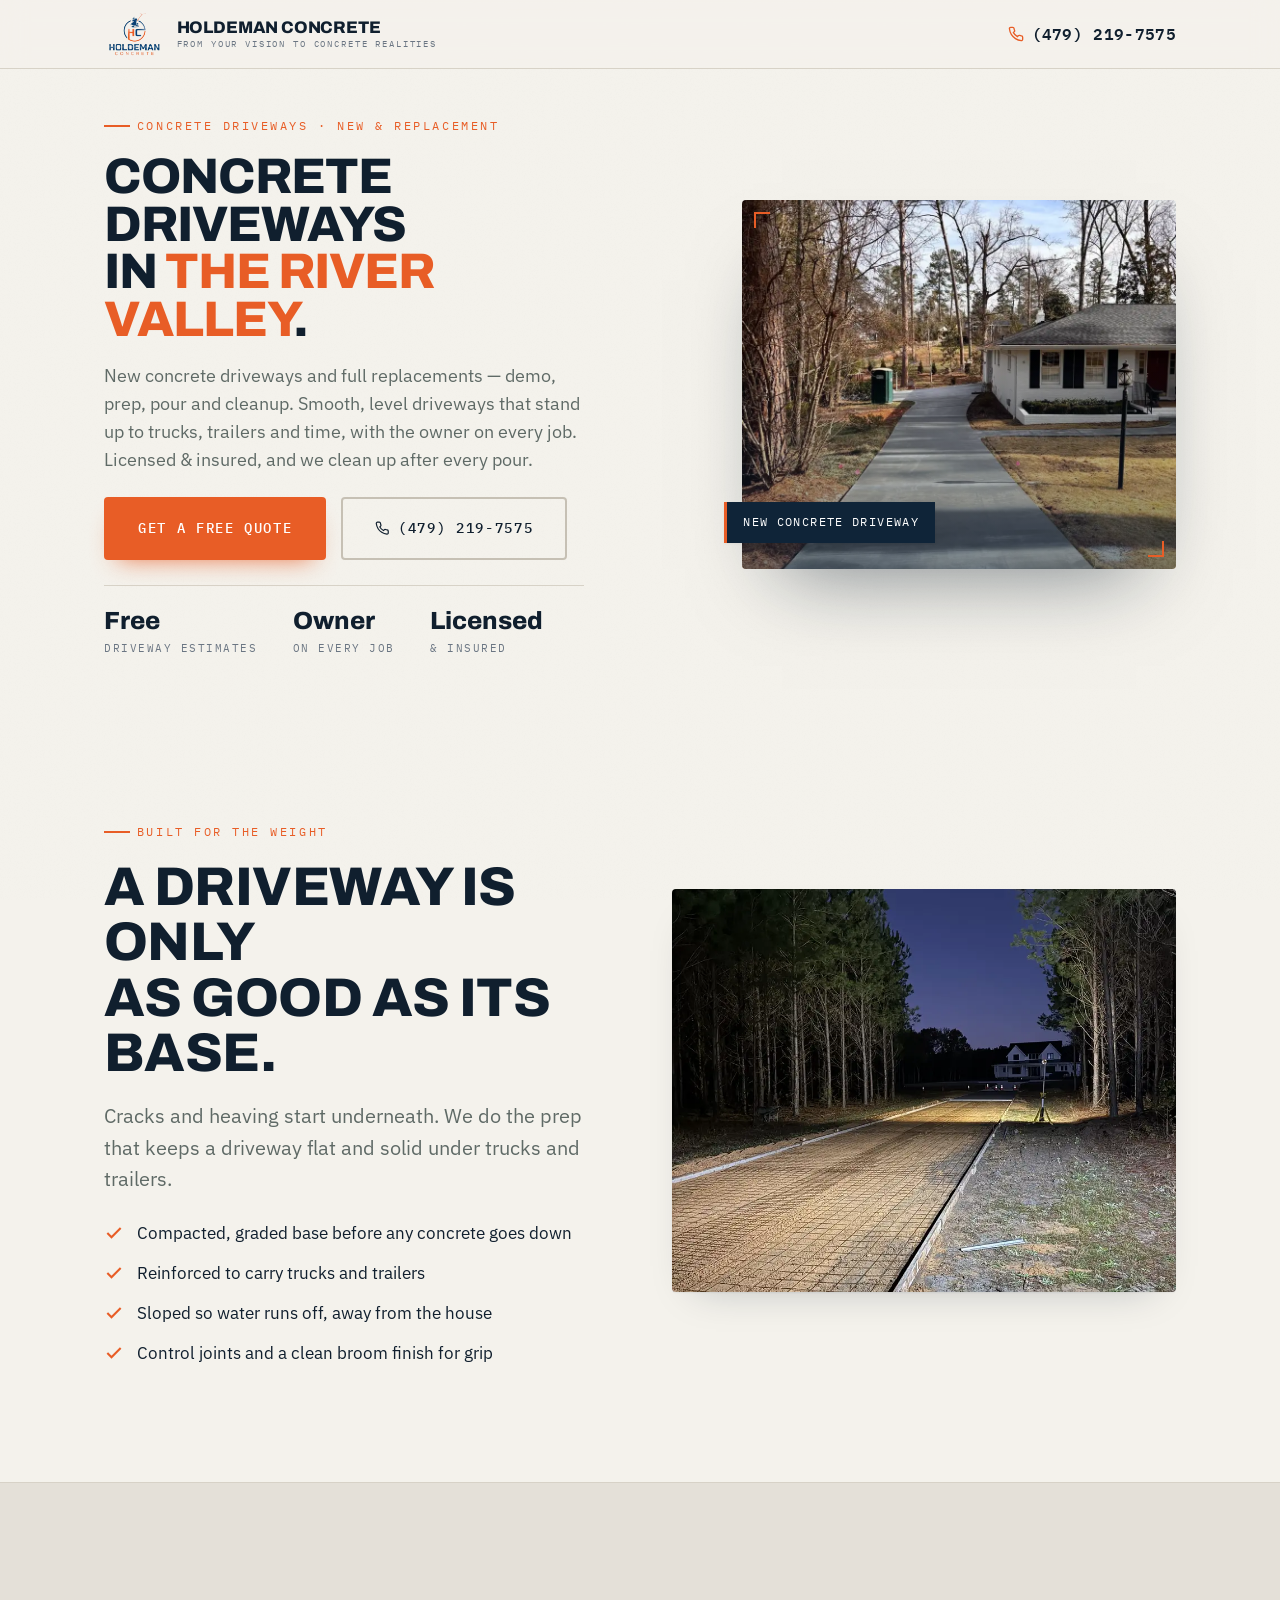
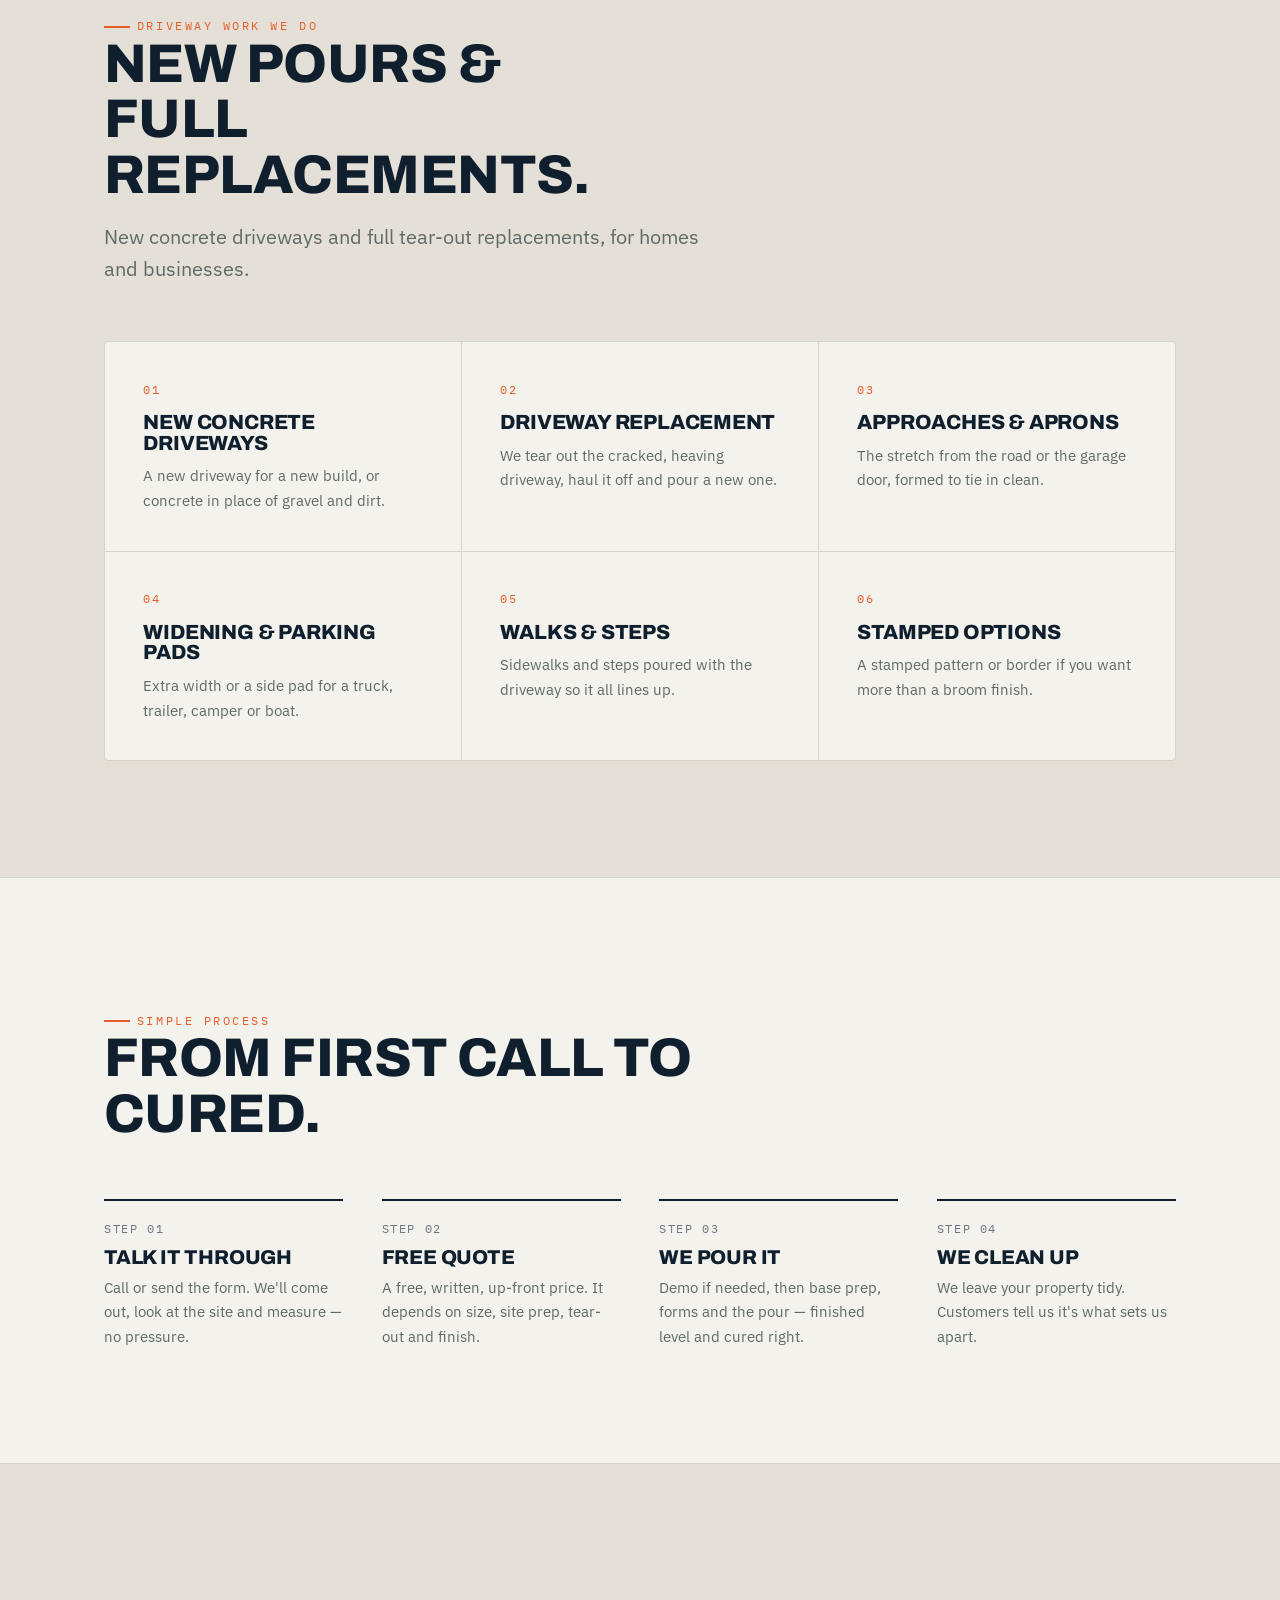
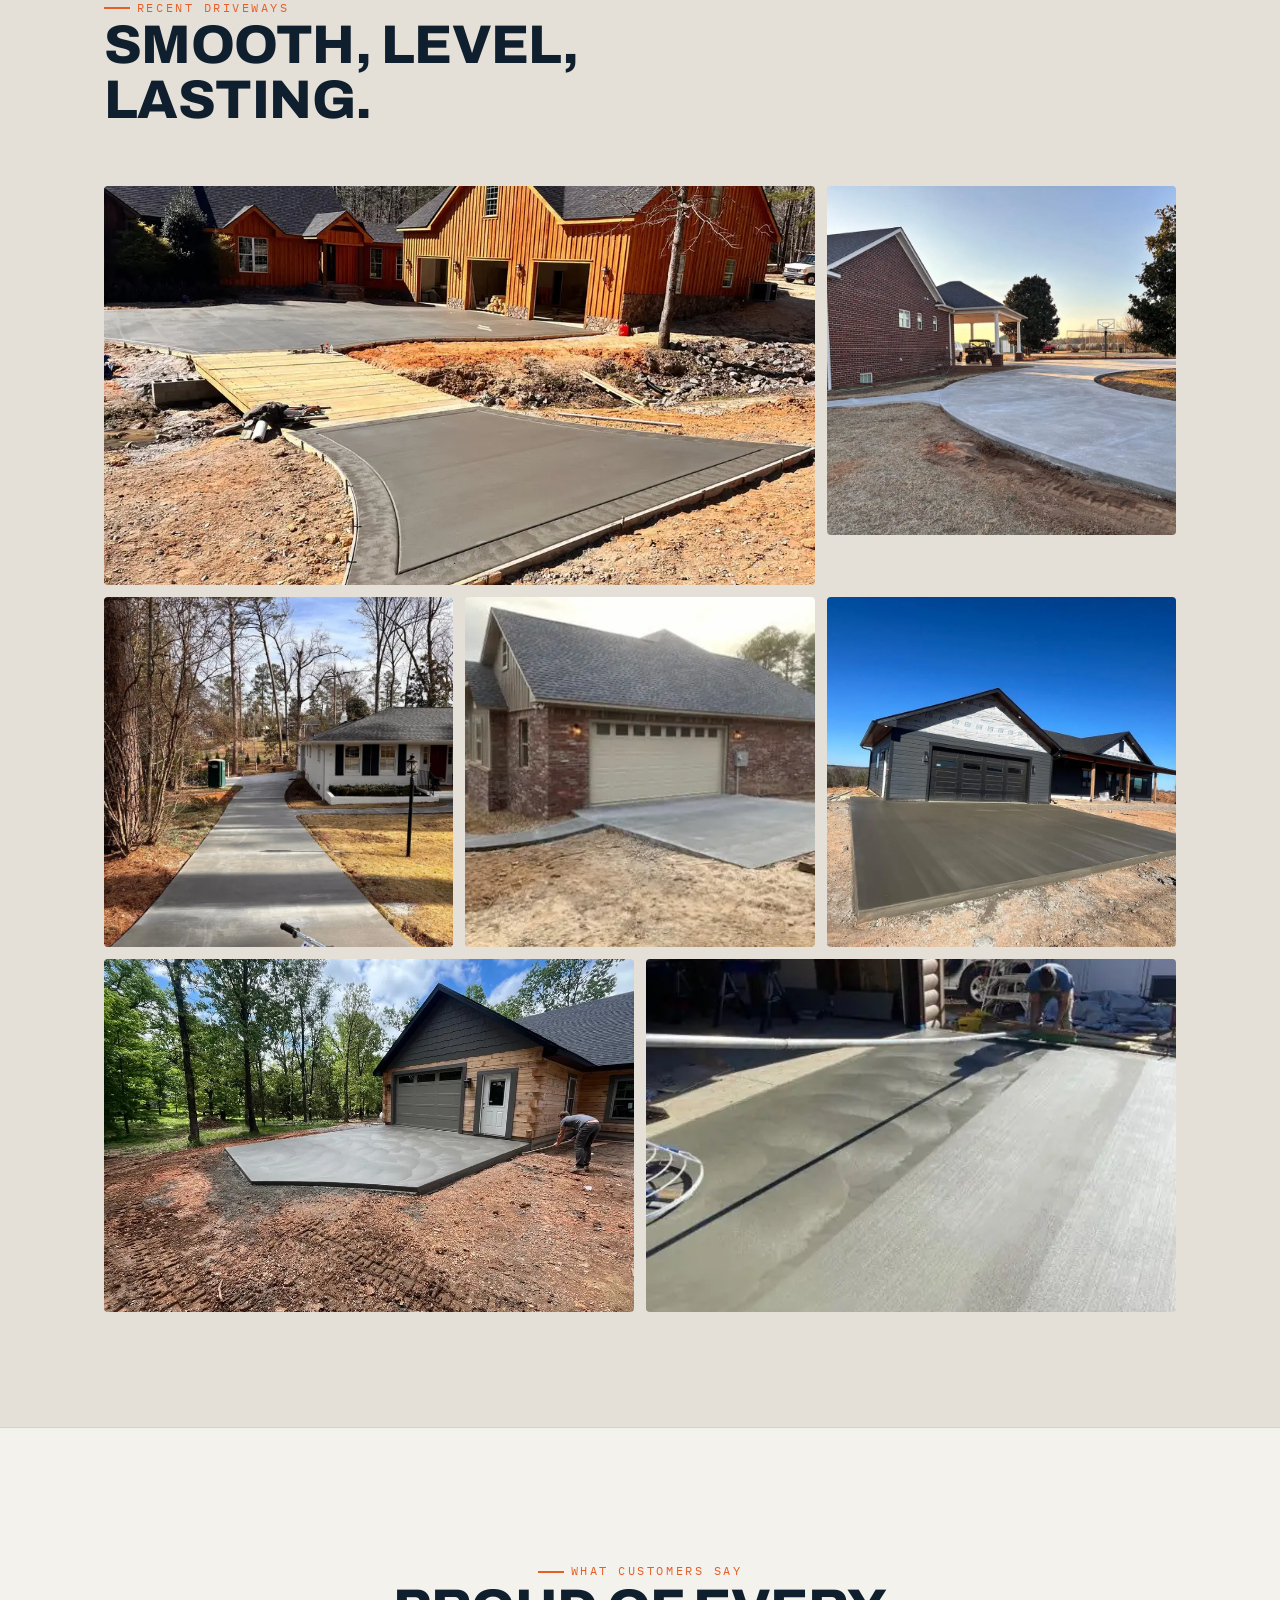
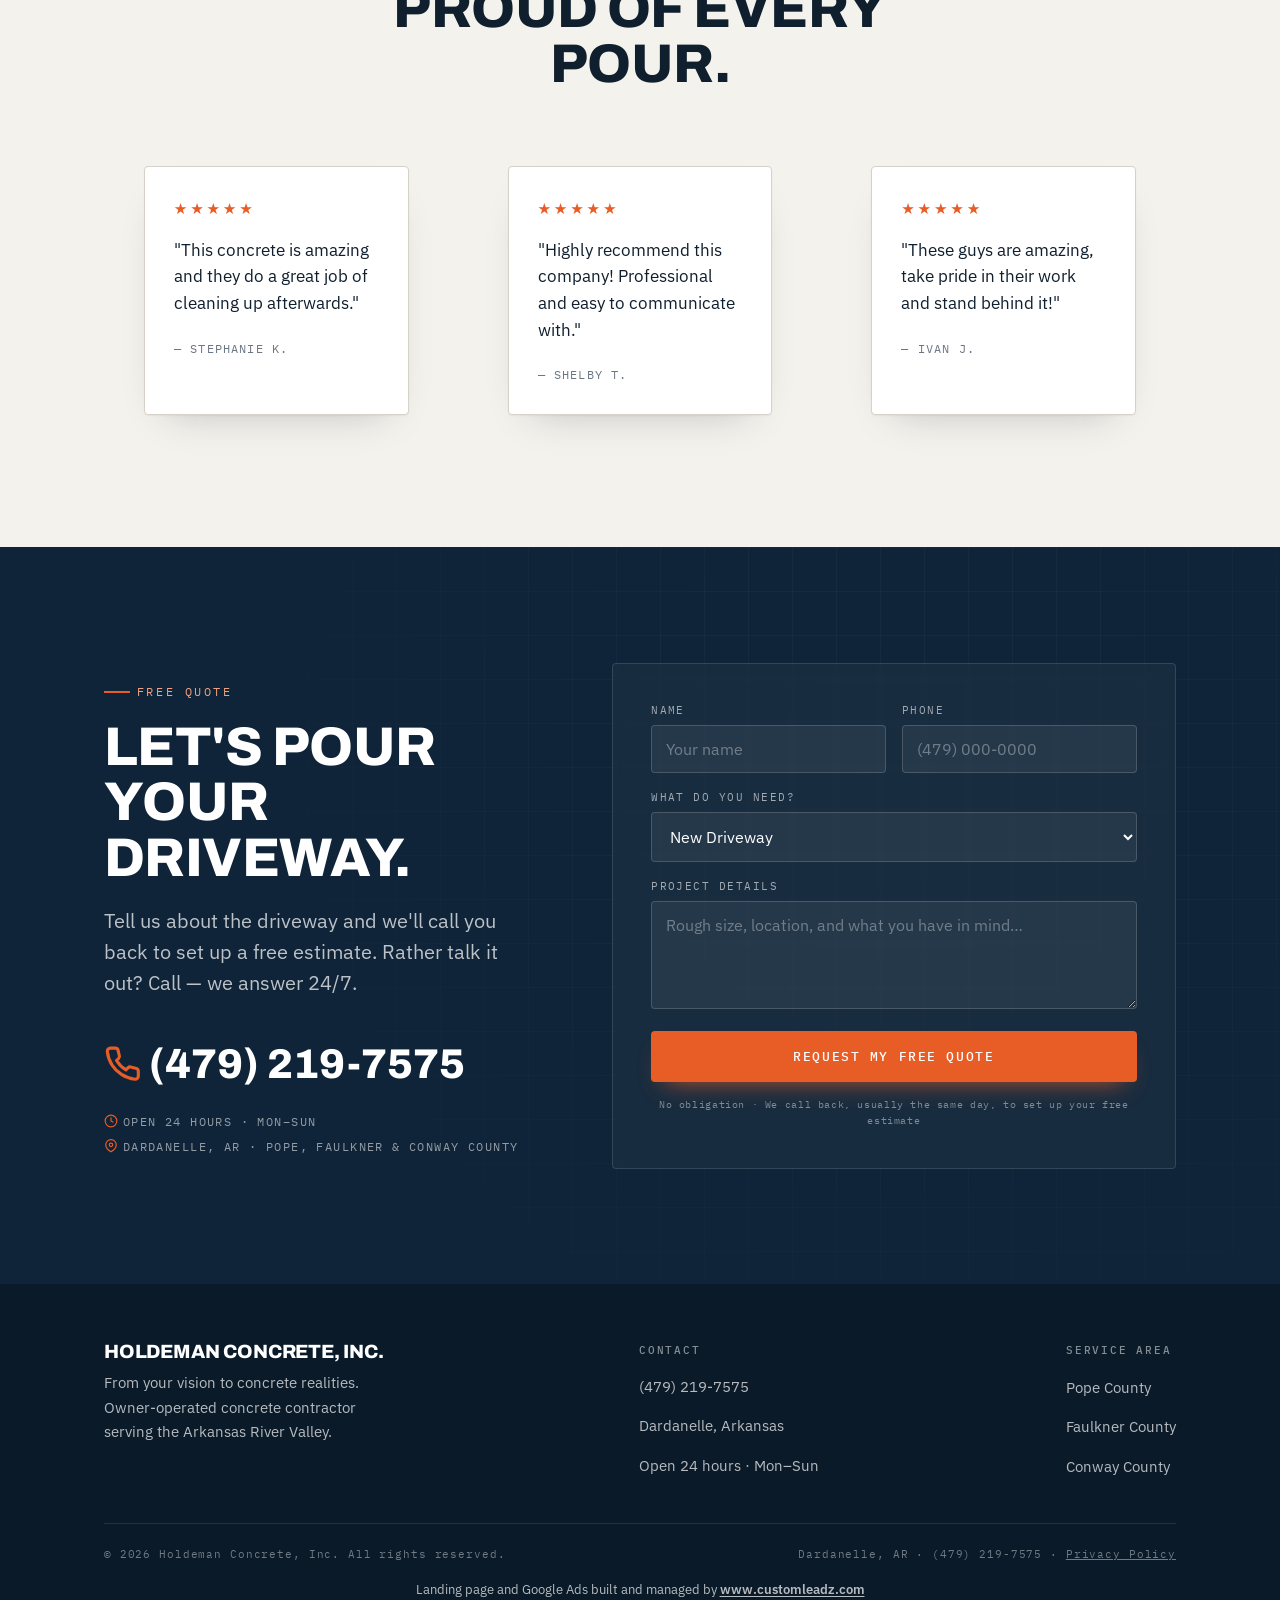
==== commit 31a9e255: "Driveways page: add Licensed & insured to the hero (matches the ad) Co-Authored-By: Claude Fable 5.2" ====
--- a/driveways.html
+++ b/driveways.html
@@ -80,7 +80,7 @@
     <div class="hero-copy">
       <p class="eyebrow reveal">Concrete Driveways · New &amp; Replacement</p>
       <h1 class="h-xl reveal d1">Concrete driveways<br>in <span class="accent" data-city>the River Valley</span>.</h1>
-      <p class="lead reveal d2">New concrete driveways and full replacements — demo, prep, pour and cleanup. Smooth, level driveways that stand up to trucks, trailers and time, with the owner on every job.</p>
+      <p class="lead reveal d2">New concrete driveways and full replacements — demo, prep, pour and cleanup. Smooth, level driveways that stand up to trucks, trailers and time, with the owner on every job. Licensed &amp; insured, and we clean up after every pour.</p>
       <div class="hero-actions reveal d3">
         <a class="btn btn-primary btn-lg" href="#quote">Get a Free Quote</a>
         <a class="btn btn-ghost btn-lg" href="tel:+14792197575" onclick="gtag('event', 'conversion', {'send_to': 'AW-16885165346/YwOhCPOQx8wcEKLavPM-'});">
@@ -91,7 +91,7 @@
       <div class="hero-stats reveal d3">
         <div class="stat"><b>Free</b><span>Driveway Estimates</span></div>
         <div class="stat"><b>Owner</b><span>On Every Job</span></div>
-        <div class="stat"><b>Cleanup</b><span>Included</span></div>
+        <div class="stat"><b>Licensed</b><span>&amp; Insured</span></div>
       </div>
     </div>
     <div class="hero-media reveal d2">
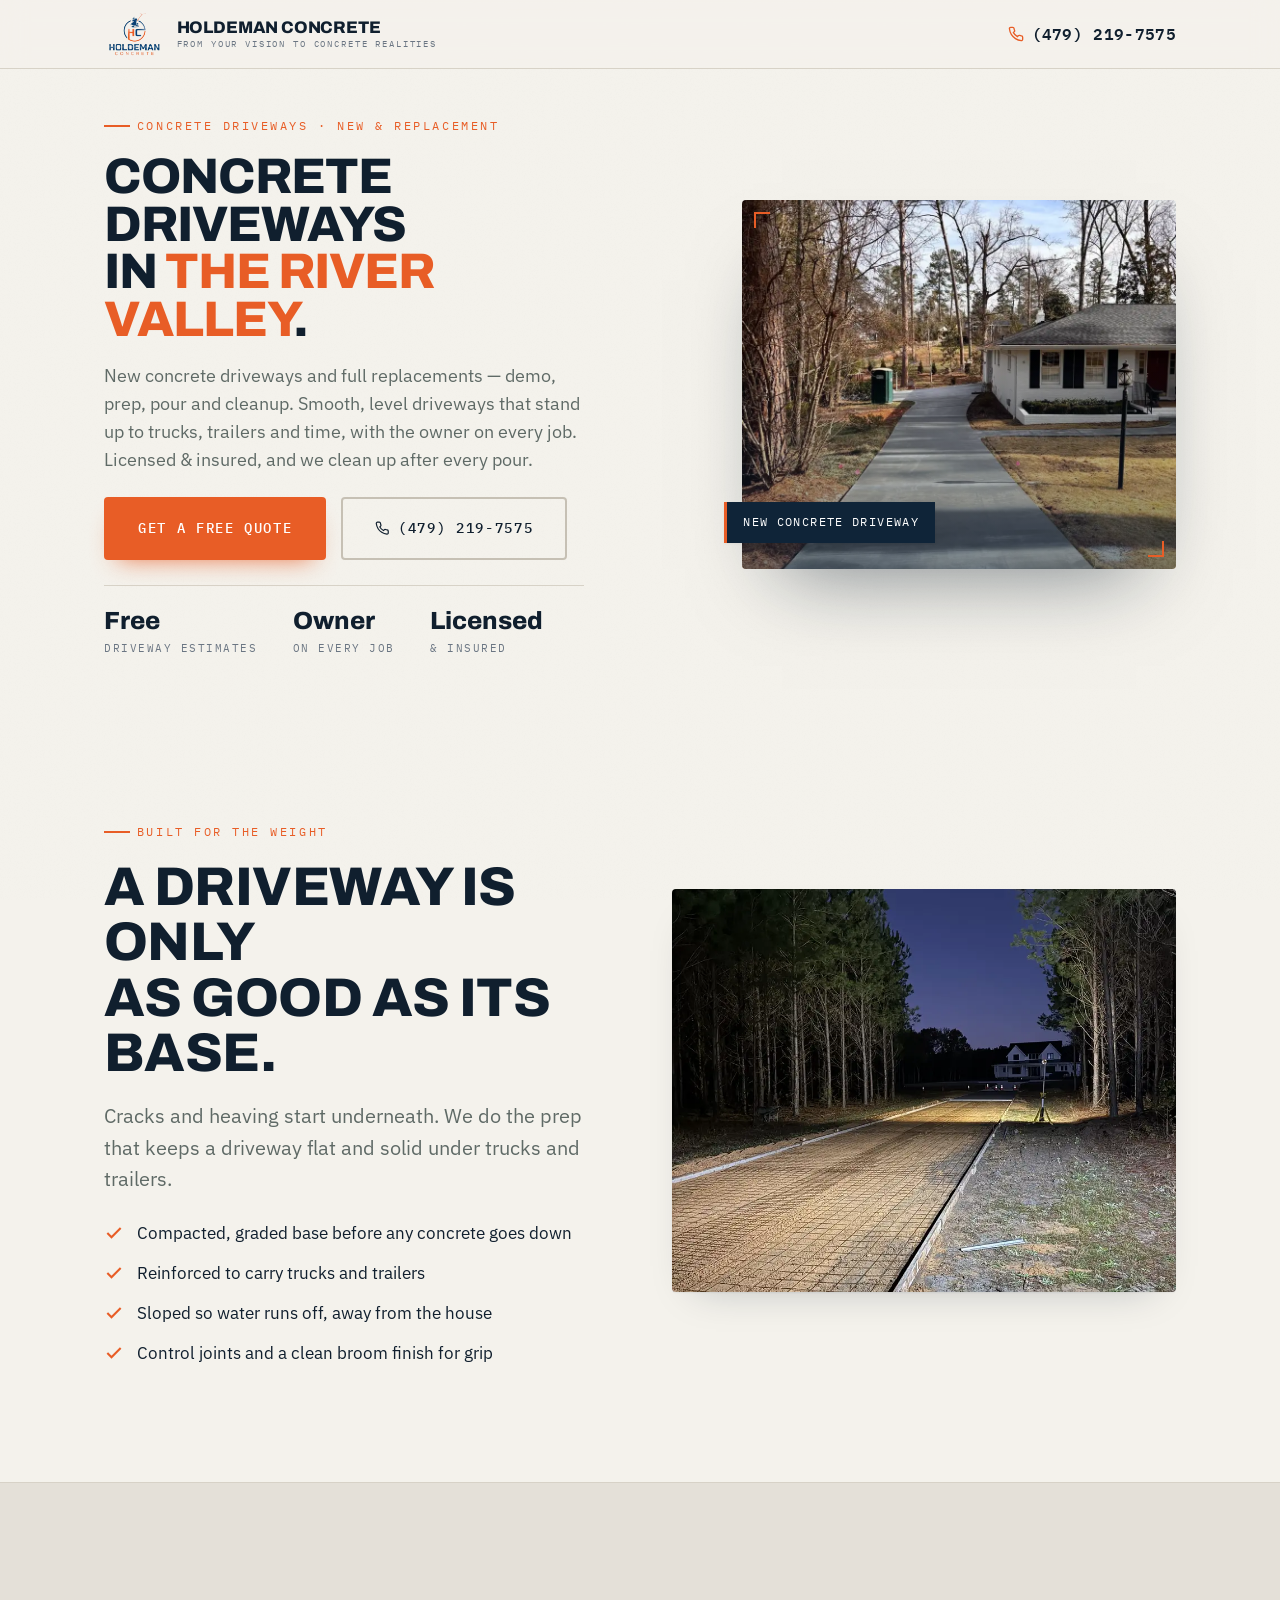
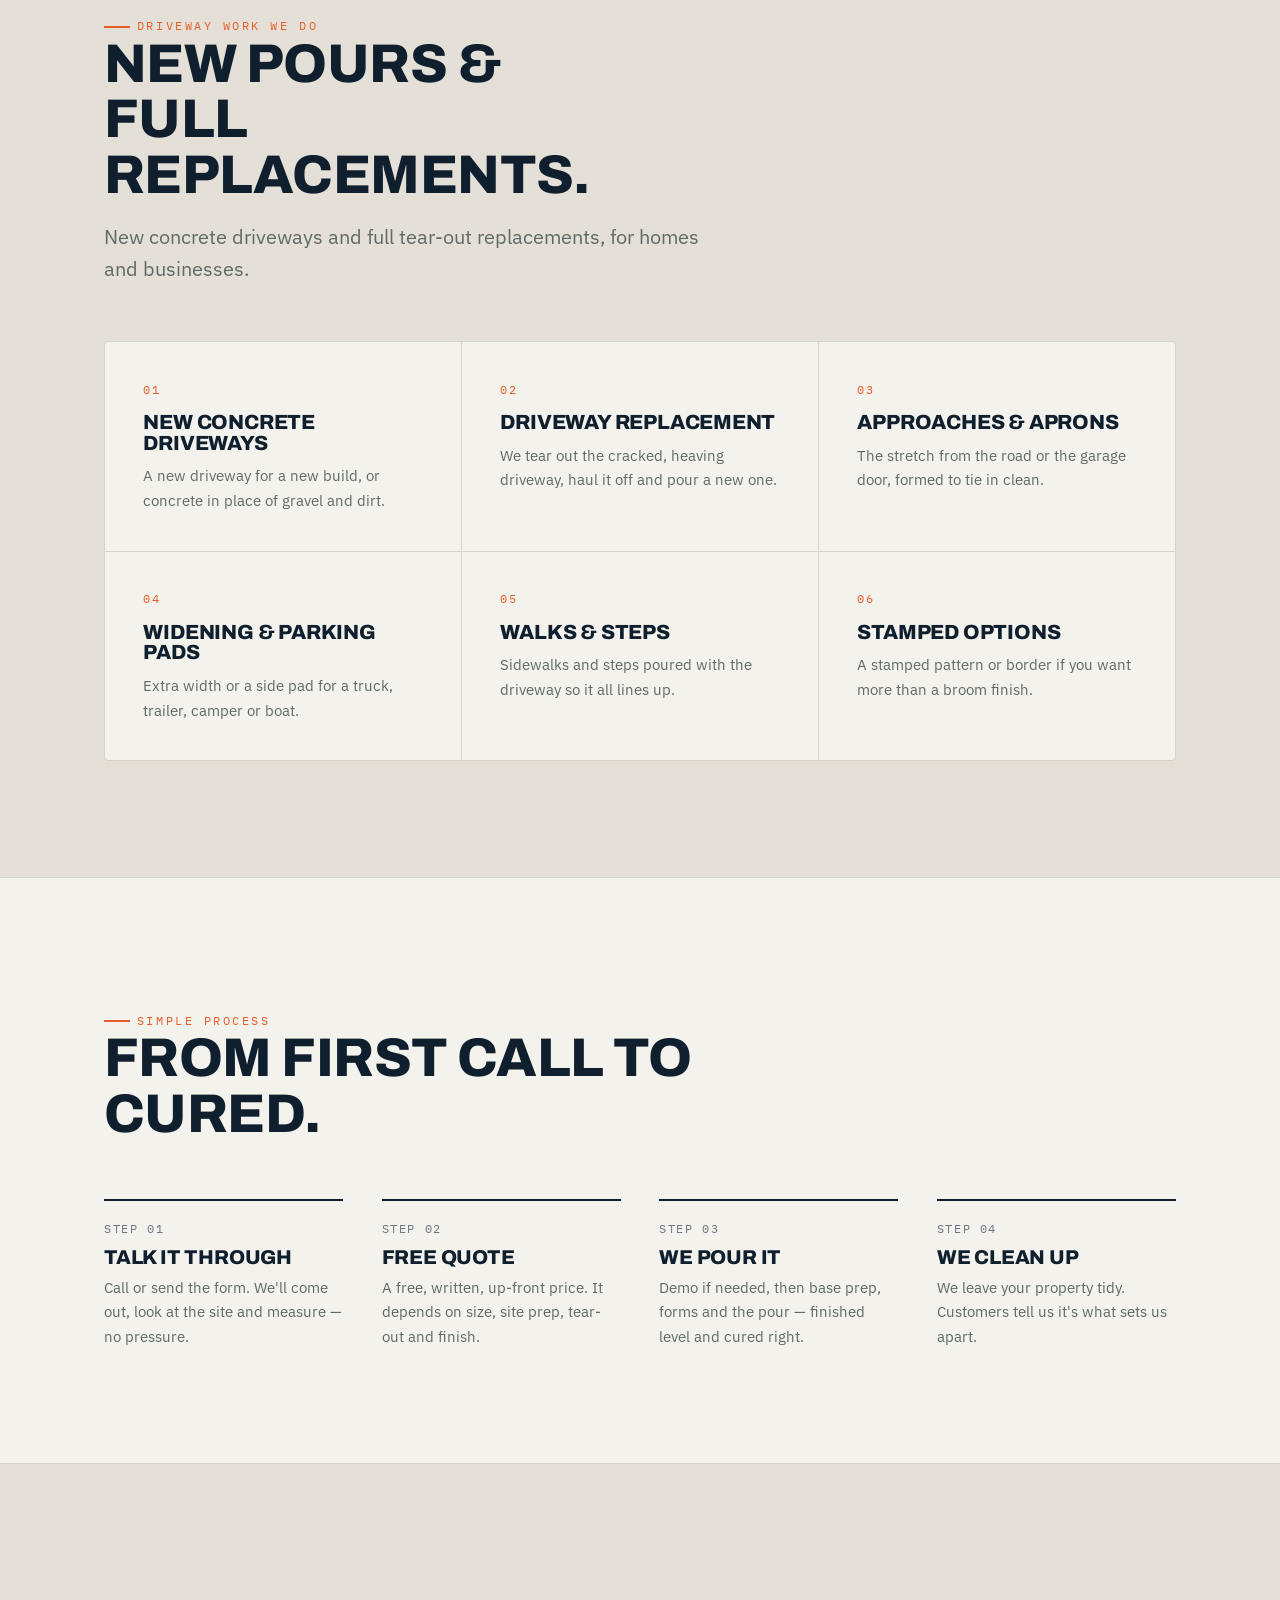
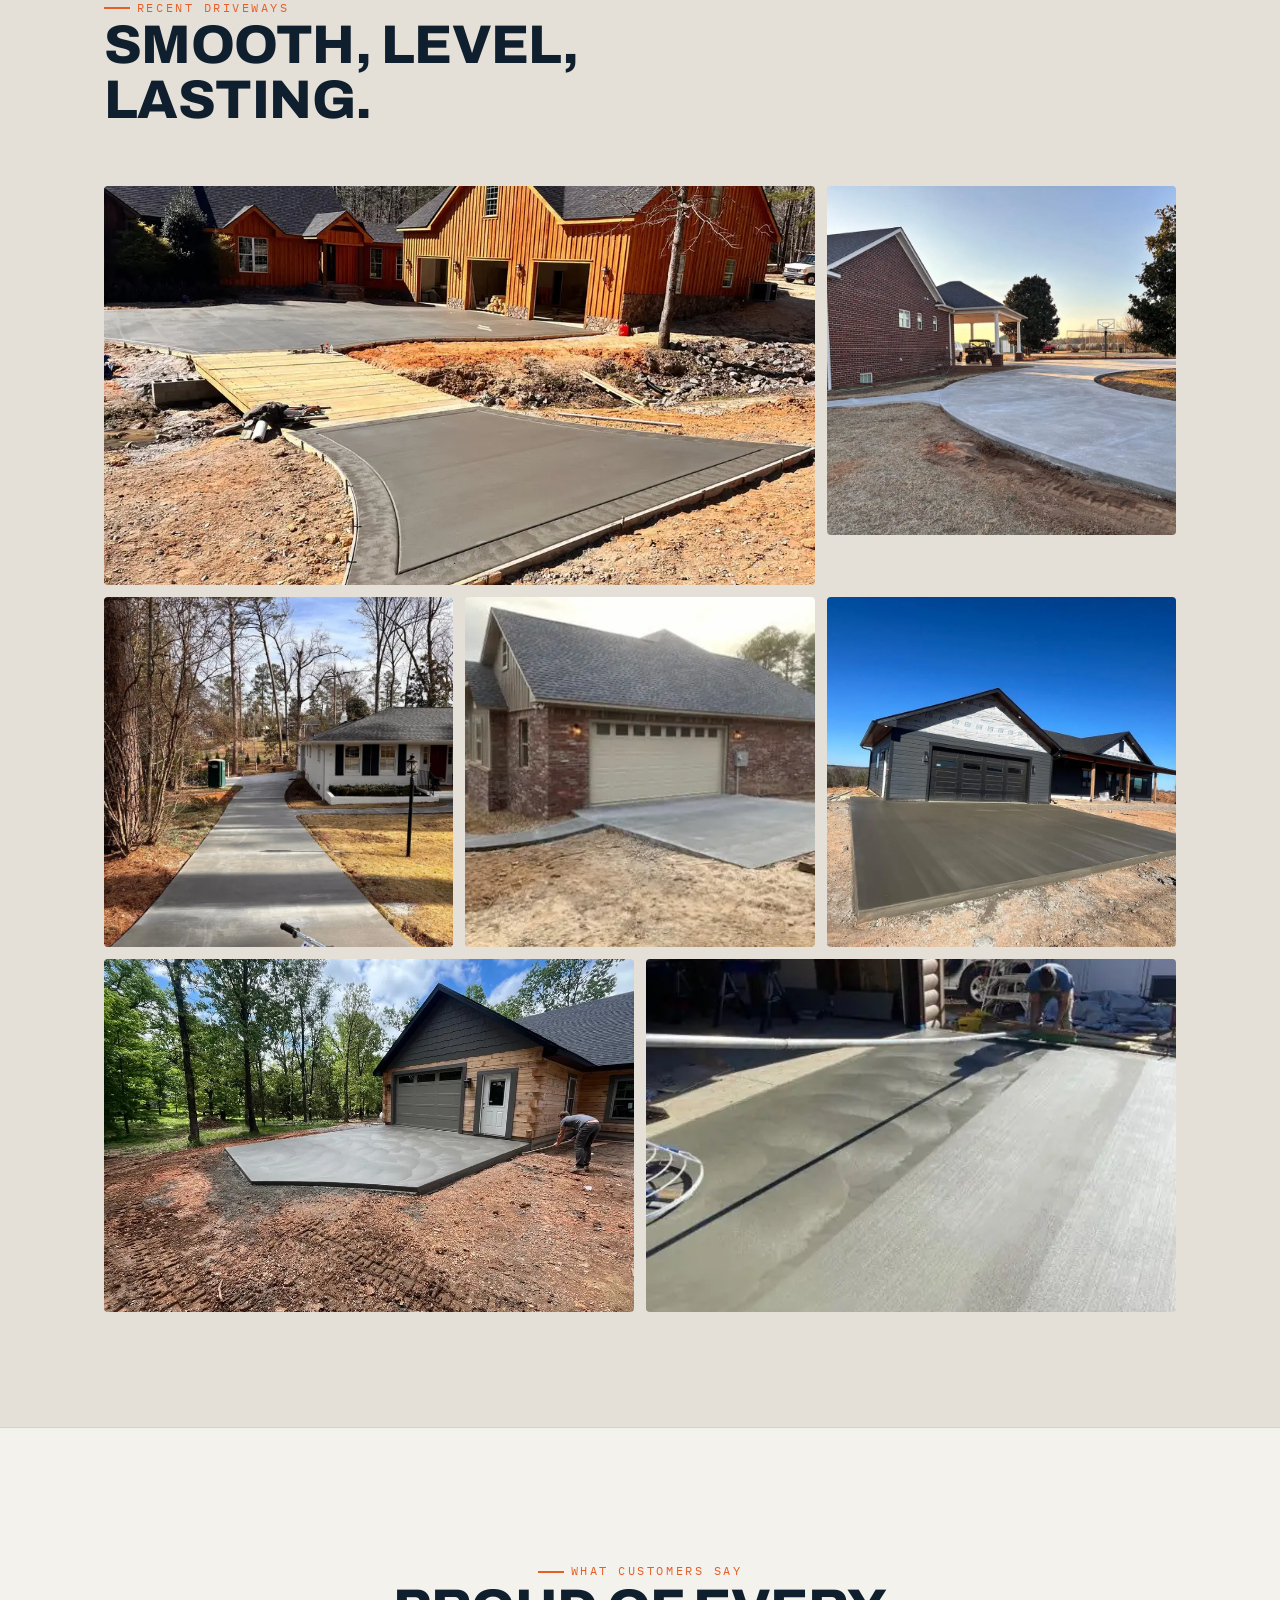
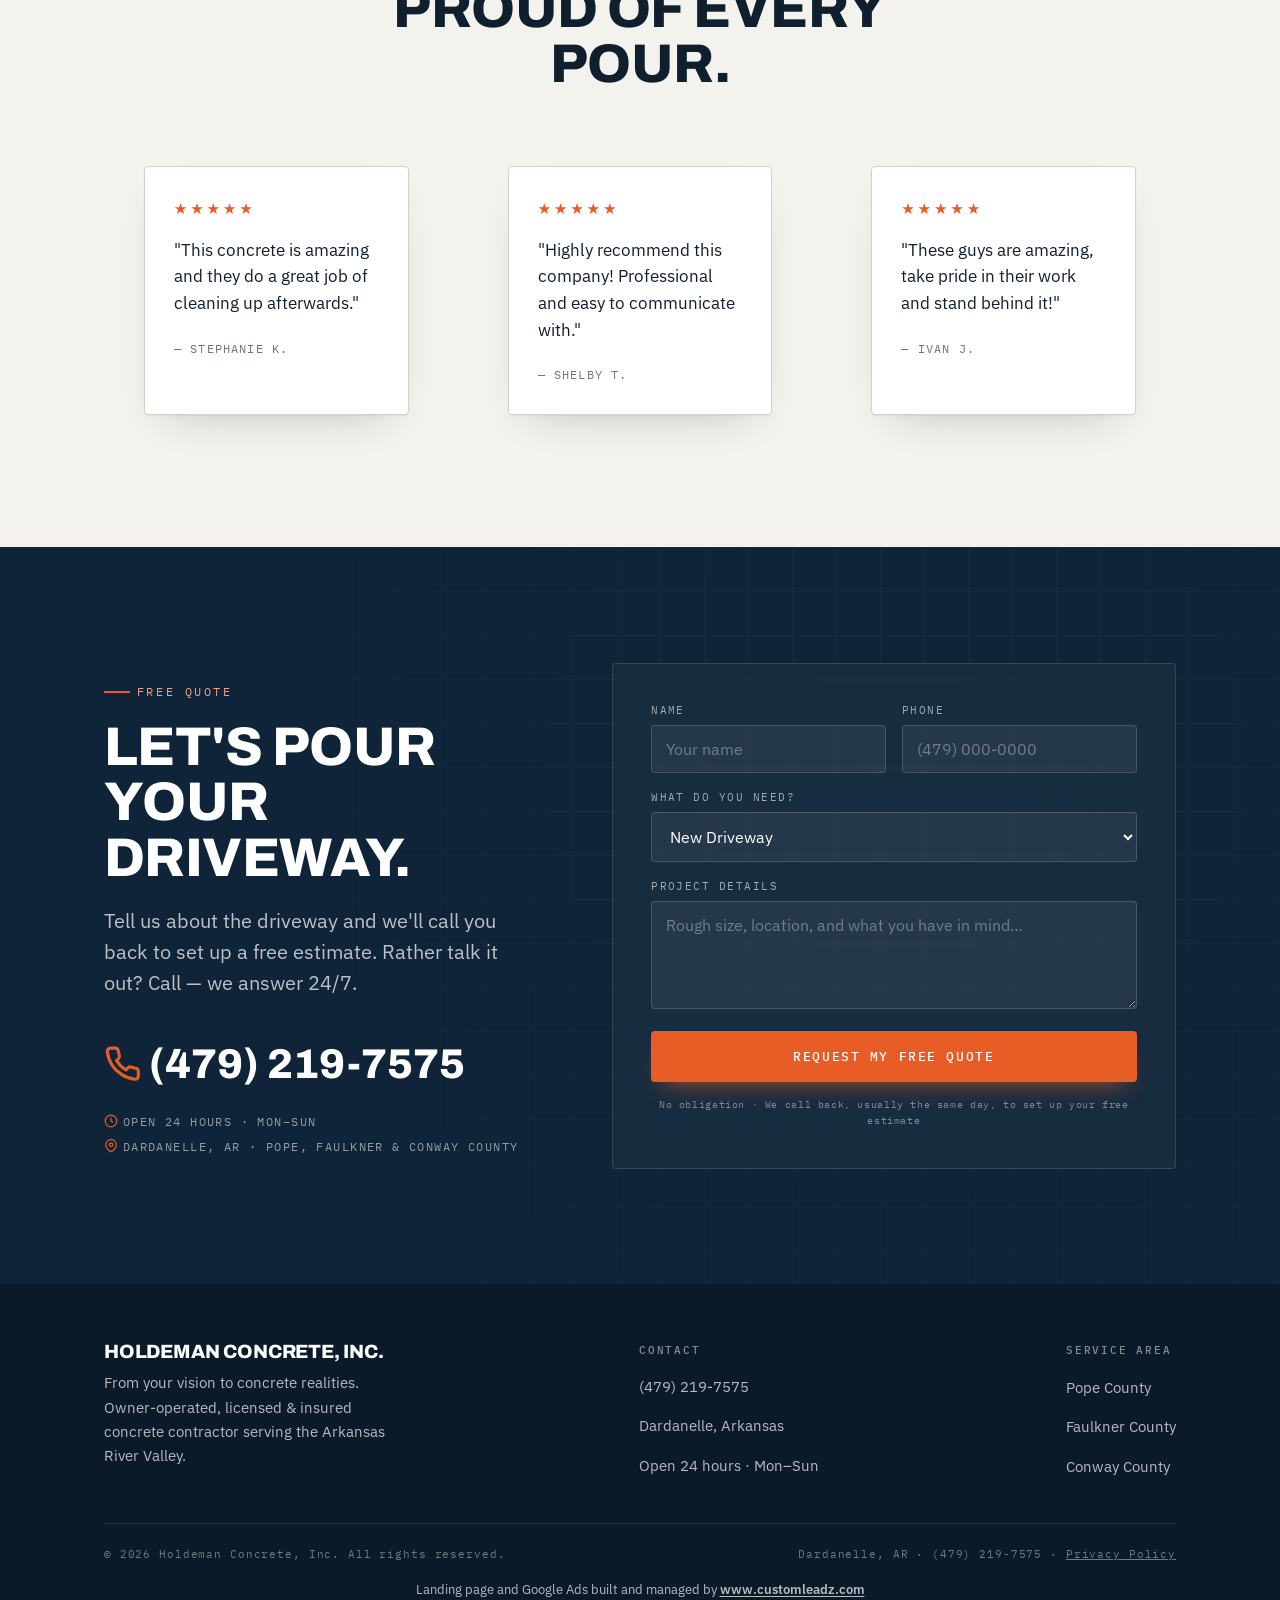
==== commit 7ca52c54: "Add Licensed & insured to all four pages (hero + footer line) Co-Authored-By: Claude Fable 5.2 <nore" ====
--- a/driveways.html
+++ b/driveways.html
@@ -244,7 +244,7 @@
     <div class="footer-grid">
       <div class="foot-col">
         <span class="brand-txt"><b style="font-family:var(--display);font-size:1.2rem;text-transform:uppercase">Holdeman Concrete, Inc.</b></span>
-        <p style="margin-top:.6rem;max-width:32ch">From your vision to concrete realities. Owner-operated concrete contractor serving the Arkansas River Valley.</p>
+        <p style="margin-top:.6rem;max-width:32ch">From your vision to concrete realities. Owner-operated, licensed &amp; insured concrete contractor serving the Arkansas River Valley.</p>
       </div>
       <div class="foot-col">
         <h4>Contact</h4>
